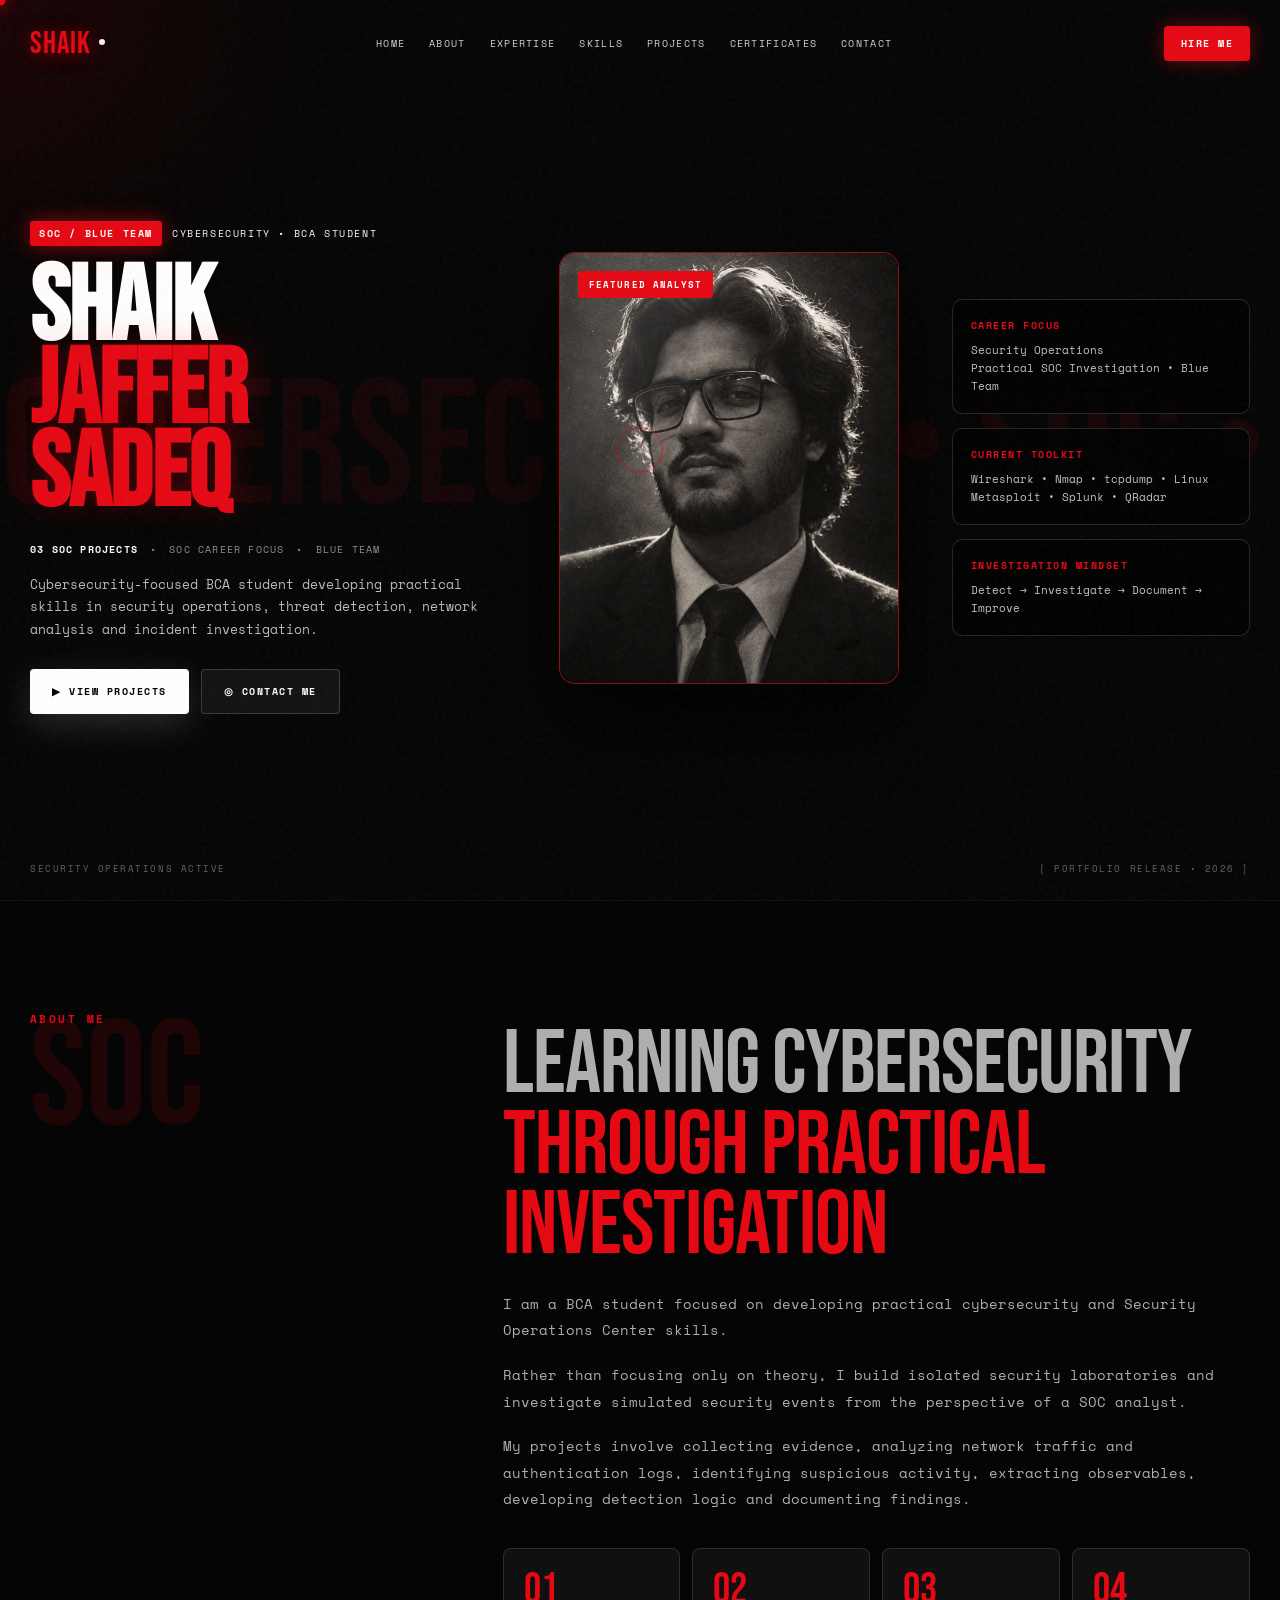
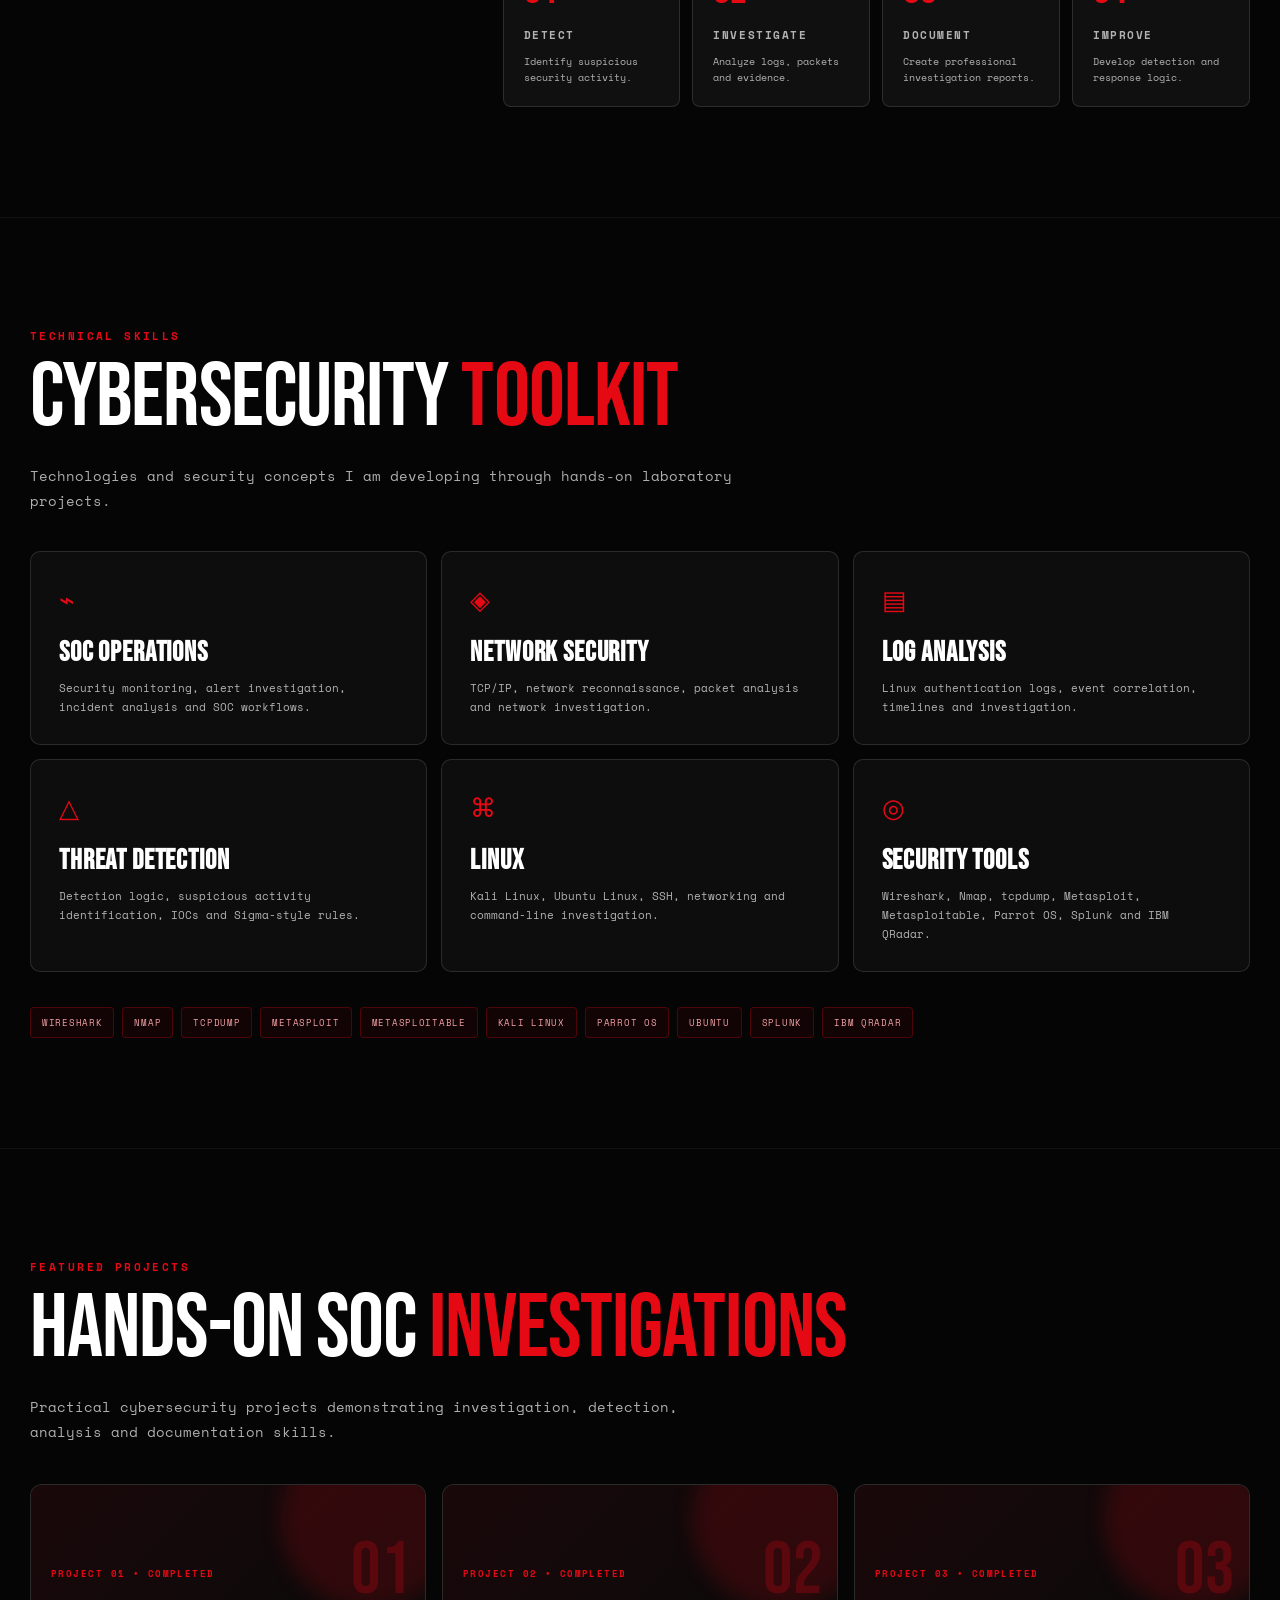
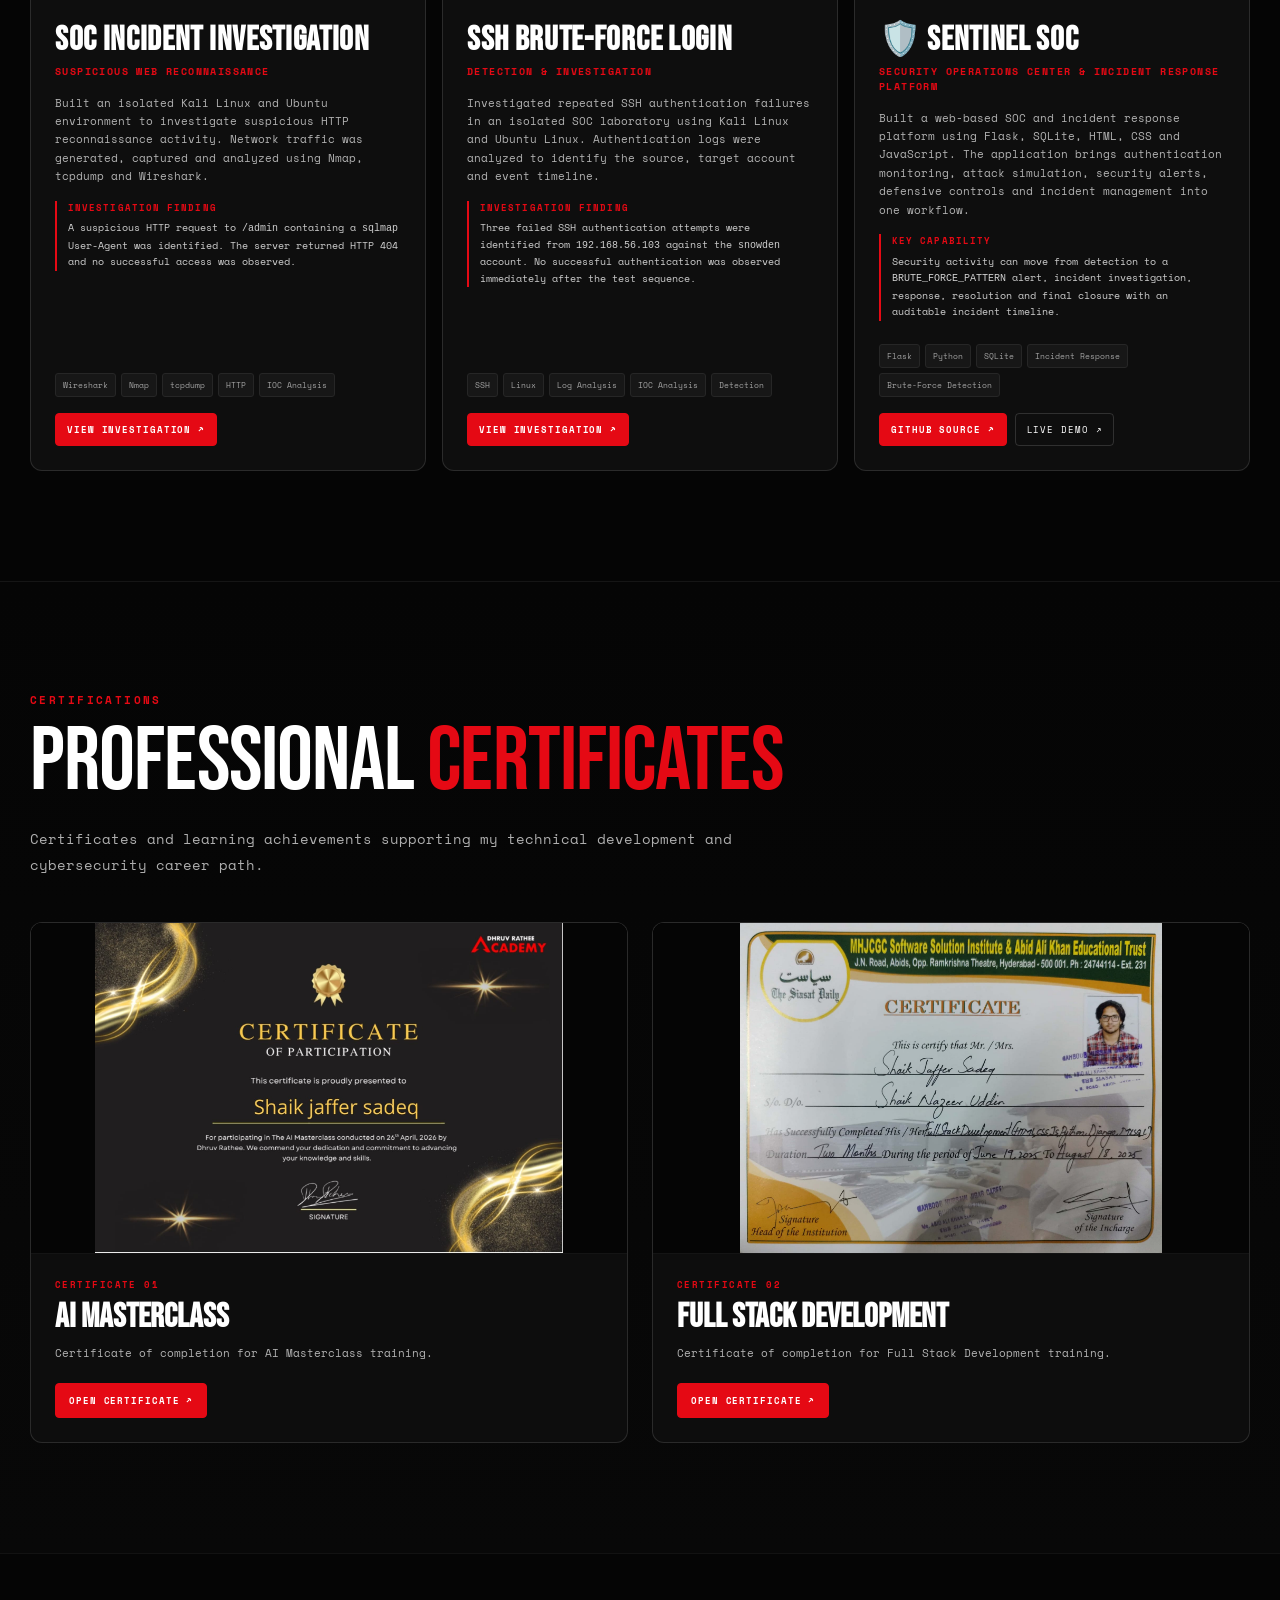
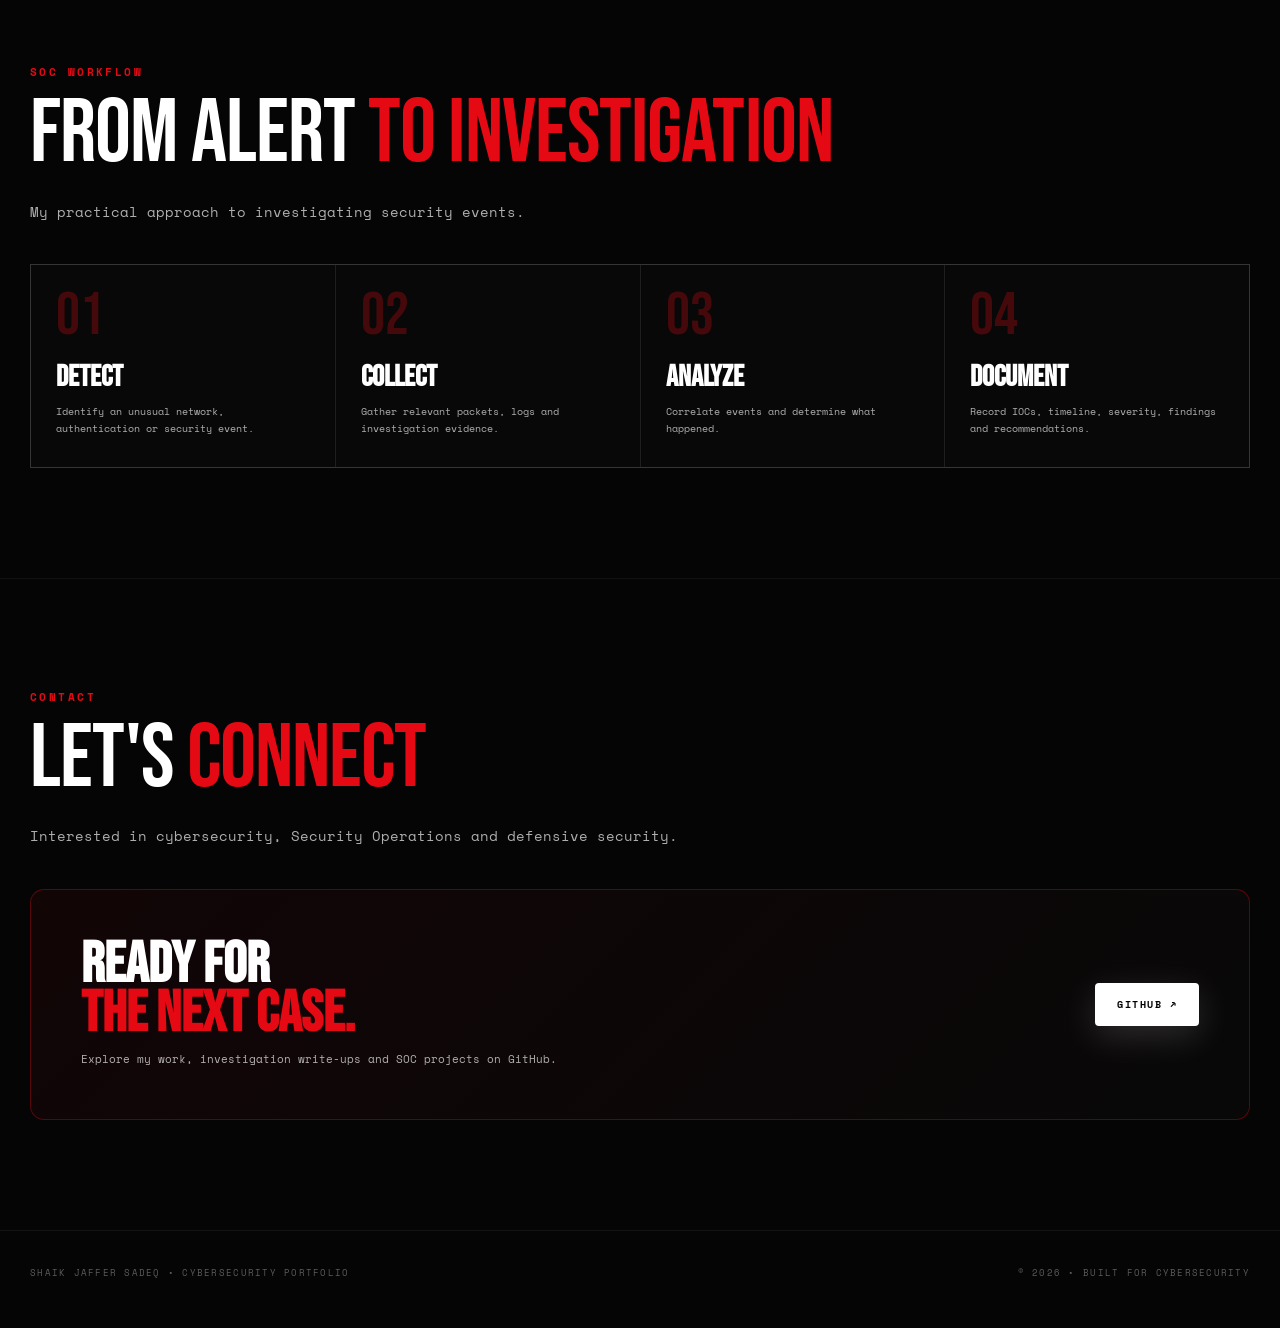
==== index.html @ 410835dd "Update index.html" ====
<!doctype html>
<html lang="en">
<head>
  <meta charset="UTF-8">
  <meta name="viewport" content="width=device-width, initial-scale=1.0">
  <meta name="description" content="Shaik Jaffer Sadeq — Cybersecurity and SOC Analyst Portfolio">
  <title>Shaik Jaffer Sadeq — Cybersecurity Portfolio</title>
  <link rel="preconnect" href="https://fonts.googleapis.com">
  <link rel="preconnect" href="https://fonts.gstatic.com" crossorigin>
  <link href="https://fonts.googleapis.com/css2?family=Bebas+Neue&family=Space+Mono:wght@400;700&display=swap" rel="stylesheet">
  <link rel="stylesheet" href="style.css">
</head>

<body class="loading">

<div id="preloader">
  <div class="loader-content">
    <div class="loader-dot"></div>
    <div class="loader-title">SHAIK</div>
  </div>
</div>

<div id="spotlight"></div>
<div id="cursor-dot"></div>
<div id="cursor-ring"></div>

<section id="home">

  <nav class="nav">
    <div class="wrap nav-inner">
      <a class="brand" href="#home">SHAIK<span></span></a>

      <div class="nav-links">
        <a href="#home">Home</a>
        <a href="#about">About</a>
        <a href="#expertise">Expertise</a>
        <a href="#skills">Skills</a>
        <a href="#projects">Projects</a>
        <a href="#certificates">Certificates</a>
        <a href="#contact">Contact</a>
      </div>

      <a class="nav-cta" href="#contact">Hire Me</a>
    </div>
  </nav>

  <div class="hero-marquee">
    <div class="marquee-track">
      <span>CYBERSECURITY • SOC • BLUE TEAM • </span>
      <span>CYBERSECURITY • SOC • BLUE TEAM • </span>
    </div>
  </div>

  <div class="wrap hero-inner">

    <div class="hero-left">
      <div class="status-line">
        <span class="badge">SOC / BLUE TEAM</span>
        <span>CYBERSECURITY • BCA STUDENT</span>
      </div>

      <h1 class="hero-name">
        SHAIK<br>
        <span class="accent">JAFFER<br>SADEQ</span>
      </h1>

      <div class="hero-meta">
        <b>03 SOC PROJECTS</b>
        <span>•</span>
        <span>SOC CAREER FOCUS</span>
        <span>•</span>
        <span>BLUE TEAM</span>
      </div>

      <p class="hero-copy">
        Cybersecurity-focused BCA student developing practical skills in security operations,
        threat detection, network analysis and incident investigation.
      </p>

      <div class="hero-buttons">
        <a class="btn btn-primary" href="#projects">▶ View Projects</a>
        <a class="btn btn-dark" href="#contact">◎ Contact Me</a>
      </div>
    </div>

    <div class="portrait-stage">
      <div class="portrait-card" id="portraitCard">
        <div class="portrait-glow"></div>
        <div class="portrait-tag">FEATURED ANALYST</div>
        <img src="assets/profile.png" alt="Shaik Jaffer Sadeq">
      </div>
    </div>

    <div class="specs">
      <div class="spec">
        <h3>Career Focus</h3>
        <p>Security Operations<br>Practical SOC Investigation • Blue Team</p>
      </div>

      <div class="spec">
        <h3>Current Toolkit</h3>
        <p>Wireshark • Nmap • tcpdump • Linux<br>Metasploit • Splunk • QRadar</p>
      </div>

      <div class="spec">
        <h3>Investigation Mindset</h3>
        <p>Detect → Investigate → Document → Improve</p>
      </div>
    </div>

  </div>

  <div class="wrap ticker">
    <span>SECURITY OPERATIONS ACTIVE</span>
    <span>[ PORTFOLIO RELEASE • 2026 ]</span>
  </div>

</section>


<section class="section" id="about">
  <div class="wrap">
    <div class="about-grid reveal">

      <div>
        <div class="eyebrow">About Me</div>
        <div class="about-stamp">SOC</div>
      </div>

      <div class="about-copy">
        <div class="section-title">
          Learning Cybersecurity<br>
          <span class="red">Through Practical Investigation</span>
        </div>

        <p>I am a BCA student focused on developing practical cybersecurity and Security Operations Center skills.</p>

        <p>Rather than focusing only on theory, I build isolated security laboratories and investigate simulated security events from the perspective of a SOC analyst.</p>

        <p>My projects involve collecting evidence, analyzing network traffic and authentication logs, identifying suspicious activity, extracting observables, developing detection logic and documenting findings.</p>

        <div class="mindset">
          <div class="mind-card">
            <div class="mind-num">01</div>
            <h3>Detect</h3>
            <p>Identify suspicious security activity.</p>
          </div>

          <div class="mind-card">
            <div class="mind-num">02</div>
            <h3>Investigate</h3>
            <p>Analyze logs, packets and evidence.</p>
          </div>

          <div class="mind-card">
            <div class="mind-num">03</div>
            <h3>Document</h3>
            <p>Create professional investigation reports.</p>
          </div>

          <div class="mind-card">
            <div class="mind-num">04</div>
            <h3>Improve</h3>
            <p>Develop detection and response logic.</p>
          </div>
        </div>
      </div>

    </div>
  </div>
</section>


<section class="section" id="expertise">
  <div class="wrap">

    <div class="reveal">
      <div class="eyebrow">Technical Skills</div>
      <div class="section-title">Cybersecurity <span class="red">Toolkit</span></div>
      <p class="section-lead">
        Technologies and security concepts I am developing through hands-on laboratory projects.
      </p>
    </div>

    <div class="expertise-grid reveal">

      <div class="expertise-card">
        <div class="icon">⌁</div>
        <h3>SOC Operations</h3>
        <p>Security monitoring, alert investigation, incident analysis and SOC workflows.</p>
      </div>

      <div class="expertise-card">
        <div class="icon">◈</div>
        <h3>Network Security</h3>
        <p>TCP/IP, network reconnaissance, packet analysis and network investigation.</p>
      </div>

      <div class="expertise-card">
        <div class="icon">▤</div>
        <h3>Log Analysis</h3>
        <p>Linux authentication logs, event correlation, timelines and investigation.</p>
      </div>

      <div class="expertise-card">
        <div class="icon">△</div>
        <h3>Threat Detection</h3>
        <p>Detection logic, suspicious activity identification, IOCs and Sigma-style rules.</p>
      </div>

      <div class="expertise-card">
        <div class="icon">⌘</div>
        <h3>Linux</h3>
        <p>Kali Linux, Ubuntu Linux, SSH, networking and command-line investigation.</p>
      </div>

      <div class="expertise-card" id="skills">
        <div class="icon">◎</div>
        <h3>Security Tools</h3>
        <p>Wireshark, Nmap, tcpdump, Metasploit, Metasploitable, Parrot OS, Splunk and IBM QRadar.</p>
      </div>

    </div>

    <div class="tool-strip reveal">
      <span class="chip">Wireshark</span>
      <span class="chip">Nmap</span>
      <span class="chip">tcpdump</span>
      <span class="chip">Metasploit</span>
      <span class="chip">Metasploitable</span>
      <span class="chip">Kali Linux</span>
      <span class="chip">Parrot OS</span>
      <span class="chip">Ubuntu</span>
      <span class="chip">Splunk</span>
      <span class="chip">IBM QRadar</span>
    </div>

  </div>
</section>


<section class="section" id="projects">
  <div class="wrap">

    <div class="reveal">
      <div class="eyebrow">Featured Projects</div>
      <div class="section-title">Hands-On SOC <span class="red">Investigations</span></div>
      <p class="section-lead">
        Practical cybersecurity projects demonstrating investigation, detection, analysis and documentation skills.
      </p>
    </div>

    <div class="project-grid">

      <article class="project reveal">
        <div class="project-top">
          <div class="project-status">PROJECT 01 • COMPLETED</div>
          <div class="project-index">01</div>
        </div>

        <div class="project-body">
          <h3>SOC Incident Investigation</h3>
          <h4>Suspicious Web Reconnaissance</h4>

          <p>
            Built an isolated Kali Linux and Ubuntu environment to investigate suspicious HTTP reconnaissance activity.
            Network traffic was generated, captured and analyzed using Nmap, tcpdump and Wireshark.
          </p>

          <div class="finding">
            <b>Investigation Finding</b>
            A suspicious HTTP request to <code>/admin</code> containing a <code>sqlmap</code> User-Agent was identified.
            The server returned HTTP 404 and no successful access was observed.
          </div>

          <div class="tags">
            <span class="tag">Wireshark</span>
            <span class="tag">Nmap</span>
            <span class="tag">tcpdump</span>
            <span class="tag">HTTP</span>
            <span class="tag">IOC Analysis</span>
          </div>

          <div class="project-actions">
            <a class="small-btn primary"
               href="https://github.com/shaikjaffersadeq/portfolio/tree/main/projects/soc-incident-investigation"
               target="_blank" rel="noopener">
              View Investigation ↗
            </a>
          </div>
        </div>
      </article>


      <article class="project reveal">
        <div class="project-top">
          <div class="project-status">PROJECT 02 • COMPLETED</div>
          <div class="project-index">02</div>
        </div>

        <div class="project-body">
          <h3>SSH Brute-Force Login</h3>
          <h4>Detection & Investigation</h4>

          <p>
            Investigated repeated SSH authentication failures in an isolated SOC laboratory using Kali Linux and Ubuntu Linux.
            Authentication logs were analyzed to identify the source, target account and event timeline.
          </p>

          <div class="finding">
            <b>Investigation Finding</b>
            Three failed SSH authentication attempts were identified from
            <code>192.168.56.103</code> against the <code>snowden</code> account.
            No successful authentication was observed immediately after the test sequence.
          </div>

          <div class="tags">
            <span class="tag">SSH</span>
            <span class="tag">Linux</span>
            <span class="tag">Log Analysis</span>
            <span class="tag">IOC Analysis</span>
            <span class="tag">Detection</span>
          </div>

          <div class="project-actions">
            <a class="small-btn primary"
               href="https://github.com/shaikjaffersadeq/portfolio/tree/main/projects/soc-brute-force-investigation"
               target="_blank" rel="noopener">
              View Investigation ↗
            </a>
          </div>
        </div>
      </article>


      <article class="project reveal">
        <div class="project-top">
          <div class="project-status">PROJECT 03 • COMPLETED</div>
          <div class="project-index">03</div>
        </div>

        <div class="project-body">
          <h3>🛡️ SENTINEL SOC</h3>
          <h4>Security Operations Center & Incident Response Platform</h4>

          <p>
            Built a web-based SOC and incident response platform using Flask, SQLite, HTML, CSS and JavaScript.
            The application brings authentication monitoring, attack simulation, security alerts, defensive controls
            and incident management into one workflow.
          </p>

          <div class="finding">
            <b>Key Capability</b>
            Security activity can move from detection to a <code>BRUTE_FORCE_PATTERN</code> alert,
            incident investigation, response, resolution and final closure with an auditable incident timeline.
          </div>

          <div class="tags">
            <span class="tag">Flask</span>
            <span class="tag">Python</span>
            <span class="tag">SQLite</span>
            <span class="tag">Incident Response</span>
            <span class="tag">Brute-Force Detection</span>
          </div>

          <div class="project-actions">
            <a class="small-btn primary"
               href="https://github.com/shaikjaffersadeq/portfolio/tree/main/projects/sentinel-soc"
               target="_blank" rel="noopener">
              GitHub Source ↗
            </a>

            <a class="small-btn"
               href="https://sentinel-soc-0nkn.onrender.com/"
               target="_blank" rel="noopener">
              Live Demo ↗
            </a>
          </div>
        </div>
      </article>

    </div>
  </div>
</section>


<section class="section certificates-section" id="certificates">
  <div class="wrap">

    <div class="reveal">
      <div class="eyebrow">Certifications</div>
      <div class="section-title">Professional <span class="red">Certificates</span></div>
      <p class="section-lead">
        Certificates and learning achievements supporting my technical development and cybersecurity career path.
      </p>
    </div>

    <div class="certificate-grid reveal">

      <article class="certificate-card">
        <div class="certificate-image-wrap">
          <img
            src="assets/ai-masterclass-certificate.jpg"
            alt="AI Masterclass Certificate"
            class="certificate-image">
          <div class="certificate-overlay">
            <span>VIEW CERTIFICATE ↗</span>
          </div>
        </div>

        <div class="certificate-content">
          <div class="certificate-number">CERTIFICATE 01</div>
          <h3>AI Masterclass</h3>
          <p>Certificate of completion for AI Masterclass training.</p>

          <a
            href="assets/ai-masterclass-certificate.jpg"
            target="_blank"
            rel="noopener"
            class="certificate-button">
            Open Certificate ↗
          </a>
        </div>
      </article>


      <article class="certificate-card">
        <div class="certificate-image-wrap">
          <img
            src="assets/fullstack-development-certificate.jpg"
            alt="Full Stack Development Certificate"
            class="certificate-image">
          <div class="certificate-overlay">
            <span>VIEW CERTIFICATE ↗</span>
          </div>
        </div>

        <div class="certificate-content">
          <div class="certificate-number">CERTIFICATE 02</div>
          <h3>Full Stack Development</h3>
          <p>Certificate of completion for Full Stack Development training.</p>

          <a
            href="assets/fullstack-development-certificate.jpg"
            target="_blank"
            rel="noopener"
            class="certificate-button">
            Open Certificate ↗
          </a>
        </div>
      </article>

    </div>

  </div>
</section>


<section class="section" id="workflow">
  <div class="wrap">

    <div class="reveal">
      <div class="eyebrow">SOC Workflow</div>
      <div class="section-title">From Alert <span class="red">to Investigation</span></div>
      <p class="section-lead">My practical approach to investigating security events.</p>
    </div>

    <div class="workflow reveal">

      <div class="step">
        <div class="step-num">01</div>
        <h3>Detect</h3>
        <p>Identify an unusual network, authentication or security event.</p>
      </div>

      <div class="step">
        <div class="step-num">02</div>
        <h3>Collect</h3>
        <p>Gather relevant packets, logs and investigation evidence.</p>
      </div>

      <div class="step">
        <div class="step-num">03</div>
        <h3>Analyze</h3>
        <p>Correlate events and determine what happened.</p>
      </div>

      <div class="step">
        <div class="step-num">04</div>
        <h3>Document</h3>
        <p>Record IOCs, timeline, severity, findings and recommendations.</p>
      </div>

    </div>
  </div>
</section>


<section class="section" id="contact">
  <div class="wrap">

    <div class="reveal">
      <div class="eyebrow">Contact</div>
      <div class="section-title">Let's <span class="red">Connect</span></div>
      <p class="section-lead">
        Interested in cybersecurity, Security Operations and defensive security.
      </p>
    </div>

    <div class="contact-box reveal">

      <div>
        <h3>READY FOR<br><span class="red">THE NEXT CASE.</span></h3>
        <p>
          Explore my work, investigation write-ups and SOC projects on GitHub.
        </p>
      </div>

      <a
        class="btn btn-primary"
        href="https://github.com/shaikjaffersadeq"
        target="_blank"
        rel="noopener">
        GitHub ↗
      </a>

    </div>
  </div>
</section>


<footer>
  <div class="wrap footer-inner">
    <span>Shaik Jaffer Sadeq • Cybersecurity Portfolio</span>
    <span>© 2026 • Built for Cybersecurity</span>
  </div>
</footer>


<script>
window.addEventListener("load", () => {
  setTimeout(() => {
    const preloader = document.getElementById("preloader");

    if (preloader) {
      preloader.classList.add("hide");
    }

    document.body.classList.remove("loading");
  }, 1100);
});


const dot = document.getElementById("cursor-dot");
const ring = document.getElementById("cursor-ring");
const spot = document.getElementById("spotlight");
const card = document.getElementById("portraitCard");

let mx = window.innerWidth / 2;
let my = window.innerHeight / 2;
let rx = mx;
let ry = my;

window.addEventListener("mousemove", (e) => {
  mx = e.clientX;
  my = e.clientY;

  if (spot) {
    spot.style.left = mx + "px";
    spot.style.top = my + "px";
  }

  if (dot) {
    dot.style.left = mx + "px";
    dot.style.top = my + "px";
  }
});


function cursorLoop() {
  rx += (mx - rx) * 0.16;
  ry += (my - ry) * 0.16;

  if (ring) {
    ring.style.left = rx + "px";
    ring.style.top = ry + "px";
  }

  requestAnimationFrame(cursorLoop);
}

cursorLoop();


document
  .querySelectorAll("a,button,.project,.mind-card,.expertise-card,.certificate-card")
  .forEach((el) => {

    el.addEventListener("mouseenter", () => {
      if (ring) {
        ring.style.width = "62px";
        ring.style.height = "62px";
        ring.style.borderColor = "rgba(229,9,20,.95)";
      }
    });

    el.addEventListener("mouseleave", () => {
      if (ring) {
        ring.style.width = "46px";
        ring.style.height = "46px";
        ring.style.borderColor = "rgba(229,9,20,.65)";
      }
    });

  });


const home = document.getElementById("home");

if (home && card) {

  home.addEventListener("mousemove", (e) => {

    if (window.innerWidth < 900) {
      return;
    }

    const rect = card.getBoundingClientRect();

    const x =
      (e.clientX - (rect.left + rect.width / 2)) /
      (rect.width / 2);

    const y =
      (e.clientY - (rect.top + rect.height / 2)) /
      (rect.height / 2);

    card.style.transform =
      `rotateY(${x * 10}deg) rotateX(${-y * 10}deg)`;

  });


  home.addEventListener("mouseleave", () => {
    card.style.transform =
      "rotateY(0deg) rotateX(0deg)";
  });

}


const observer = new IntersectionObserver(
  (entries) => {

    entries.forEach((entry) => {

      if (entry.isIntersecting) {
        entry.target.classList.add("show");
      }

    });

  },
  {
    threshold: 0.12
  }
);


document
  .querySelectorAll(".reveal")
  .forEach((el) => observer.observe(el));


document
  .querySelectorAll(".nav-links a")
  .forEach((a) => {

    a.addEventListener("click", () => {
      window.scrollBy(0, 0);
    });

  });

</script>

</body>
</html>
---- style.css ----
/* =========================================================
   SHAIK JAFFER SADEQ
   CYBERSECURITY PORTFOLIO
========================================================= */

:root {
    --black: #050505;
    --black2: #0a0a0a;
    --panel: #141414;
    --red: #E50914;
    --red2: #b20710;
    --white: #ffffff;
    --muted: rgba(255,255,255,.68);
    --line: rgba(255,255,255,.12);

    --mono:
        "Space Mono",
        ui-monospace,
        SFMono-Regular,
        Menlo,
        Consolas,
        monospace;

    --display:
        "Bebas Neue",
        Impact,
        "Arial Narrow",
        sans-serif;
}


/* ================= RESET ================= */

* {
    box-sizing: border-box;
}

html {
    scroll-behavior: smooth;
}

body {
    margin: 0;
    background: var(--black);
    color: #fff;
    font-family: var(--mono);
    overflow-x: hidden;
}

body.loading {
    overflow: hidden;
}

a {
    color: inherit;
    text-decoration: none;
}

button {
    font: inherit;
}

::selection {
    background: var(--red);
    color: #fff;
}

::-webkit-scrollbar {
    width: 7px;
}

::-webkit-scrollbar-track {
    background: #050505;
}

::-webkit-scrollbar-thumb {
    background: #333;
}

::-webkit-scrollbar-thumb:hover {
    background: var(--red);
}


/* ================= GRAIN ================= */

body::before {
    content: "";
    position: fixed;
    inset: 0;
    z-index: 9990;
    pointer-events: none;
    opacity: .035;

    background-image:
        url("data:image/svg+xml,%3Csvg viewBox='0 0 220 220' xmlns='http://www.w3.org/2000/svg'%3E%3Cfilter id='n'%3E%3CfeTurbulence type='fractalNoise' baseFrequency='.9' numOctaves='4' stitchTiles='stitch'/%3E%3C/filter%3E%3Crect width='100%25' height='100%25' filter='url(%23n)'/%3E%3C/svg%3E");
}


/* ================= PRELOADER ================= */

#preloader {
    position: fixed;
    inset: 0;
    background: var(--black);
    z-index: 10000;

    display: grid;
    place-items: center;

    transition:
        opacity .55s ease,
        visibility .55s ease;
}

#preloader.hide {
    opacity: 0;
    visibility: hidden;
}

.loader-content {
    text-align: center;
    transform: scale(.96);
    animation: loaderIn .8s ease forwards;
}

.loader-dot {
    width: 10px;
    height: 10px;
    background: var(--red);
    border-radius: 50%;
    margin: 0 auto 18px;

    box-shadow:
        0 0 20px rgba(229,9,20,.8);

    animation: ping 1s infinite;
}

.loader-title {
    font-family: var(--display);
    font-size: clamp(34px,5vw,56px);
    letter-spacing: .3em;
    margin-left: .3em;
}

@keyframes loaderIn {
    to {
        opacity: 1;
        transform: scale(1);
    }
}

@keyframes ping {
    50% {
        transform: scale(1.7);
        opacity: .45;
    }
}


/* ================= CURSOR ================= */

#cursor-dot,
#cursor-ring,
#spotlight {
    position: fixed;
    pointer-events: none;
    z-index: 9998;
}

#cursor-dot {
    width: 11px;
    height: 11px;
    border-radius: 50%;
    background: var(--red);
    box-shadow: 0 0 15px var(--red);
    transform: translate(-50%,-50%);
}

#cursor-ring {
    width: 46px;
    height: 46px;
    border: 1px solid rgba(229,9,20,.65);
    border-radius: 50%;
    transform: translate(-50%,-50%);
    transition:
        width .2s,
        height .2s,
        border-color .2s;
}

#spotlight {
    width: 650px;
    height: 650px;
    border-radius: 50%;

    background:
        radial-gradient(
            circle,
            rgba(229,9,20,.20),
            rgba(229,9,20,.055) 43%,
            transparent 72%
        );

    filter: blur(80px);
    transform: translate(-50%,-50%);
    opacity: .7;
}


/* ================= SHARED ================= */

.wrap {
    width: min(1220px,calc(100% - 48px));
    margin: auto;
}

.section {
    position: relative;
    padding: 110px 0;
    border-top: 1px solid rgba(255,255,255,.05);
}

.eyebrow {
    font-size: 11px;
    letter-spacing: .22em;
    text-transform: uppercase;
    color: var(--red);
    font-weight: 700;
}

.section-title {
    font-family: var(--display);
    font-size: clamp(48px,7vw,92px);
    line-height: .9;
    letter-spacing: -.01em;
    margin: 14px 0 24px;
    text-transform: uppercase;
}

.section-lead {
    max-width: 720px;
    color: var(--muted);
    line-height: 1.8;
    font-size: 14px;
}

.red {
    color: var(--red);
}


/* ================= NAV ================= */

.nav {
    position: absolute;
    top: 0;
    left: 0;
    width: 100%;
    z-index: 50;
    padding: 25px 0;
}

.nav-inner {
    display: flex;
    align-items: center;
    justify-content: space-between;
}

.brand {
    font-family: var(--display);
    font-size: 31px;
    letter-spacing: .03em;
    color: var(--red);

    text-shadow:
        0 2px 18px rgba(229,9,20,.55);
}

.brand span {
    display: inline-block;
    width: 6px;
    height: 6px;
    border-radius: 50%;
    background: #fff;
    margin-left: 8px;
    vertical-align: middle;
}

.nav-links {
    display: flex;
    gap: 24px;
    font-size: 10px;
    text-transform: uppercase;
    letter-spacing: .13em;
    color: rgba(255,255,255,.82);
}

.nav-links a {
    transition: .25s;
}

.nav-links a:hover {
    color: var(--red);
}

.nav-cta {
    padding: 10px 17px;
    background: var(--red);
    border-radius: 4px;
    font-size: 10px;
    font-weight: 700;
    letter-spacing: .15em;
    text-transform: uppercase;

    box-shadow:
        0 0 20px rgba(229,9,20,.45);

    transition: .25s;
}

.nav-cta:hover {
    background: var(--red2);
    transform: translateY(-2px);
}


/* ================= HERO ================= */

#home {
    height: 100vh;
    min-height: 720px;

    background:
        linear-gradient(
            to top,
            #050505 0%,
            rgba(5,5,5,.92) 55%,
            #050505 100%
        );

    position: relative;
    overflow: hidden;
}

.hero-marquee {
    position: absolute;
    inset: 0;
    display: flex;
    align-items: center;
    overflow: hidden;
    opacity: .075;
    pointer-events: none;
}

.marquee-track {
    display: flex;
    width: max-content;
    animation: marquee 36s linear infinite;
    white-space: nowrap;
}

.marquee-track span {
    font-family: var(--display);
    font-size: 14vw;
    line-height: .8;
    color: var(--red);
    margin-right: 55px;
}

@keyframes marquee {
    to {
        transform: translateX(-50%);
    }
}

.hero-inner {
    height: 100%;

    display: grid;
    grid-template-columns: 1.15fr .9fr .72fr;
    gap: 36px;

    align-items: center;

    padding-top: 70px;
    padding-bottom: 35px;

    position: relative;
    z-index: 10;
}

.hero-left {
    align-self: center;
}

.status-line {
    display: flex;
    align-items: center;
    gap: 10px;

    font-size: 10px;
    text-transform: uppercase;
    letter-spacing: .16em;

    margin-bottom: 22px;
}

.badge {
    background: var(--red);
    padding: 5px 9px;
    border-radius: 3px;
    font-weight: 700;

    box-shadow:
        0 0 20px rgba(229,9,20,.55);
}

.hero-name {
    font-family: var(--display);
    font-size: clamp(72px,8.2vw,132px);
    line-height: .79;
    letter-spacing: -.01em;
    margin: 0;
    text-transform: uppercase;
}

.hero-name .accent {
    color: var(--red);

    text-shadow:
        0 0 35px rgba(229,9,20,.25);
}

.hero-meta {
    display: flex;
    gap: 12px;
    align-items: center;
    flex-wrap: wrap;

    color: rgba(255,255,255,.55);

    font-size: 10px;
    letter-spacing: .12em;
    text-transform: uppercase;

    margin: 25px 0 16px;
}

.hero-meta b {
    color: #fff;
}

.hero-copy {
    max-width: 520px;

    color: rgba(255,255,255,.73);

    font-size: 13px;
    line-height: 1.75;

    margin: 0;
}

.hero-buttons {
    display: flex;
    gap: 12px;
    margin-top: 28px;
    flex-wrap: wrap;
}

.btn {
    display: inline-flex;
    align-items: center;
    gap: 9px;

    padding: 14px 22px;

    border-radius: 4px;

    font-size: 10px;
    font-weight: 700;

    text-transform: uppercase;
    letter-spacing: .15em;

    transition: .25s;
}

.btn-primary {
    background: #fff;
    color: #000;

    box-shadow:
        0 10px 35px rgba(255,255,255,.15);
}

.btn-primary:hover {
    background: var(--red);
    color: #fff;
    transform: scale(1.03);
}

.btn-dark {
    background: rgba(20,20,20,.9);
    border: 1px solid rgba(255,255,255,.17);
}

.btn-dark:hover {
    background: #222;
}


/* ================= FEATURED ANALYST IMAGE ================= */

.portrait-stage {
    display: flex;
    justify-content: center;
    perspective: 1200px;
}

.portrait-card {
    width: min(340px,100%);

    /*
       IMPORTANT:
       No padding here.
       This makes the photo touch the inside edge of
       the red frame correctly.
    */
    padding: 0;

    background: rgba(20,20,20,.9);

    border: 1px solid rgba(229,9,20,.60);

    border-radius: 16px;

    position: relative;
    overflow: hidden;

    transform-style: preserve-3d;

    box-shadow:
        0 40px 80px rgba(0,0,0,.95);

    transition: transform .18s ease;
}

.portrait-card::before {
    content: "";
    position: absolute;

    inset: -30%;

    background:
        linear-gradient(
            120deg,
            transparent 35%,
            rgba(255,255,255,.12) 50%,
            transparent 65%
        );

    transform: translateX(-35%);

    transition: transform .5s;

    z-index: 3;
    pointer-events: none;
}

.portrait-card:hover::before {
    transform: translateX(35%);
}

.portrait-glow {
    position: absolute;

    inset: -18px;

    border-radius: 28px;

    background:
        linear-gradient(
            90deg,
            rgba(229,9,20,.72),
            rgba(190,20,40,.25),
            rgba(100,30,80,.1)
        );

    filter: blur(32px);

    z-index: -1;

    animation:
        pulseGlow 2.6s ease-in-out infinite;
}

@keyframes pulseGlow {
    50% {
        opacity: .72;
        transform: scale(1.03);
    }
}

.portrait-tag {
    position: absolute;

    top: 18px;
    left: 18px;

    z-index: 5;

    background: var(--red);

    padding: 7px 11px;

    border-radius: 3px;

    font-size: 9px;
    font-weight: 700;
    letter-spacing: .12em;
}

.portrait-card img {
    display: block;

    width: 100%;

    /*
       Laptop:
       large enough for the portrait while preserving
       its vertical composition.
    */
    height: 430px;

    object-fit: cover;

    object-position: center top;

    border-radius: 0;

    background: #000;

    filter: none;
}


/* ================= SPECS ================= */

.specs {
    display: flex;
    flex-direction: column;
    gap: 14px;
}

.spec {
    padding: 18px;

    background: rgba(0,0,0,.78);

    border: 1px solid rgba(255,255,255,.14);

    border-radius: 10px;

    backdrop-filter: blur(18px);
}

.spec h3 {
    font-size: 10px;
    color: var(--red);

    text-transform: uppercase;
    letter-spacing: .15em;

    margin: 0 0 8px;
}

.spec p {
    font-size: 11px;
    color: rgba(255,255,255,.76);
    line-height: 1.65;
    margin: 0;
}

.ticker {
    position: absolute;

    left: 0;
    right: 0;
    bottom: 25px;

    z-index: 15;

    display: flex;
    justify-content: space-between;

    color: rgba(255,255,255,.38);

    font-size: 9px;
    letter-spacing: .17em;
    text-transform: uppercase;
}


/* ================= ABOUT ================= */

.about-grid {
    display: grid;

    grid-template-columns: .7fr 1.3fr;

    gap: 70px;

    align-items: start;
}

.about-stamp {
    font-family: var(--display);
    font-size: 150px;
    line-height: .7;
    color: rgba(229,9,20,.12);
    user-select: none;
}

.about-copy {
    font-size: 14px;
    color: var(--muted);
    line-height: 1.9;
}

.about-copy p {
    margin: 0 0 18px;
}

.mindset {
    display: grid;
    grid-template-columns: repeat(4,1fr);
    gap: 12px;
    margin-top: 35px;
}

.mind-card {
    background: #101010;

    border:
        1px solid var(--line);

    border-radius: 8px;

    padding: 20px;

    transition: .25s;
}

.mind-card:hover {
    border-color: rgba(229,9,20,.6);
    transform: translateY(-4px);
}

.mind-num {
    font-family: var(--display);
    font-size: 43px;
    color: var(--red);
    line-height: 1;
}

.mind-card h3 {
    font-size: 11px;
    text-transform: uppercase;
    letter-spacing: .14em;
    margin: 13px 0 8px;
}

.mind-card p {
    font-size: 10px;
    line-height: 1.6;
    color: var(--muted);
    margin: 0;
}


/* ================= EXPERTISE ================= */

.expertise-grid {
    display: grid;
    grid-template-columns: repeat(3,1fr);
    gap: 14px;
    margin-top: 38px;
}

.expertise-card {
    padding: 28px;

    background: #0d0d0d;

    border:
        1px solid var(--line);

    border-radius: 10px;

    min-height: 190px;

    transition: .25s;
}

.expertise-card:hover {
    border-color: rgba(229,9,20,.5);
    transform: translateY(-5px);
}

.icon {
    font-size: 26px;
    color: var(--red);
    margin-bottom: 18px;
}

.expertise-card h3 {
    font-family: var(--display);
    font-size: 28px;
    letter-spacing: .03em;
    margin: 0 0 10px;
}

.expertise-card p {
    font-size: 11px;
    color: var(--muted);
    line-height: 1.7;
    margin: 0;
}

.tool-strip {
    display: flex;
    flex-wrap: wrap;
    gap: 8px;
    margin-top: 35px;
}

.chip {
    padding: 8px 11px;

    border:
        1px solid rgba(229,9,20,.28);

    background:
        rgba(229,9,20,.06);

    border-radius: 4px;

    font-size: 9px;
    color: #f2a1a5;

    letter-spacing: .08em;
    text-transform: uppercase;
}


/* ================= PROJECTS ================= */

.project-grid {
    display: grid;
    grid-template-columns: repeat(3,1fr);
    gap: 16px;
    margin-top: 40px;
}

.project {
    background: #0e0e0e;

    border:
        1px solid var(--line);

    border-radius: 12px;

    overflow: hidden;

    display: flex;
    flex-direction: column;

    min-height: 440px;

    transition: .3s;

    position: relative;
}

.project:hover {
    transform: translateY(-7px);

    border-color:
        rgba(229,9,20,.65);

    box-shadow:
        0 22px 55px rgba(0,0,0,.5);
}

.project-top {
    height: 115px;

    background:
        linear-gradient(
            135deg,
            #1a080a,
            #0a0a0a
        );

    display: flex;
    align-items: flex-end;

    padding: 20px;

    position: relative;
    overflow: hidden;
}

.project-top::after {
    content: "";

    position: absolute;

    right: -35px;
    top: -55px;

    width: 180px;
    height: 180px;

    border-radius: 50%;

    background:
        rgba(229,9,20,.16);

    filter: blur(10px);
}

.project-index {
    font-family: var(--display);

    font-size: 74px;

    line-height: .7;

    color:
        rgba(229,9,20,.24);

    position: absolute;

    right: 14px;
    bottom: 4px;
}

.project-status {
    position: relative;
    z-index: 2;

    font-size: 9px;

    letter-spacing: .16em;

    color: var(--red);

    font-weight: 700;
}

.project-body {
    padding: 24px;

    display: flex;
    flex-direction: column;

    flex: 1;
}

.project h3 {
    font-family: var(--display);

    font-size: 34px;

    line-height: .95;

    margin: 0 0 7px;

    letter-spacing: .02em;
}

.project h4 {
    font-size: 10px;

    color: var(--red);

    text-transform: uppercase;

    letter-spacing: .14em;

    margin: 0 0 15px;
}

.project p {
    font-size: 10.5px;

    color: var(--muted);

    line-height: 1.75;

    margin: 0 0 15px;
}

.finding {
    border-left: 2px solid var(--red);

    padding-left: 11px;

    color: rgba(255,255,255,.8);

    font-size: 10px;

    line-height: 1.65;

    margin-bottom: 15px;
}

.finding b {
    display: block;

    color: var(--red);

    font-size: 9px;

    text-transform: uppercase;

    letter-spacing: .12em;

    margin-bottom: 5px;
}

.tags {
    display: flex;

    flex-wrap: wrap;

    gap: 5px;

    margin-top: auto;

    padding-top: 8px;
}

.tag {
    font-size: 8px;

    padding: 5px 7px;

    background: #171717;

    border: 1px solid #262626;

    color: rgba(255,255,255,.6);

    border-radius: 3px;
}

.project-actions {
    display: flex;
    gap: 8px;
    margin-top: 16px;
}

.small-btn {
    font-size: 9px;

    letter-spacing: .1em;

    text-transform: uppercase;

    padding: 9px 11px;

    border:
        1px solid rgba(255,255,255,.14);

    border-radius: 4px;
}

.small-btn.primary {
    background: var(--red);
    border-color: var(--red);
    font-weight: 700;
}

.small-btn:hover {
    border-color: var(--red);
}


/* ================= CERTIFICATES ================= */

.certificates-section {
    background:
        linear-gradient(
            180deg,
            #050505 0%,
            #080808 100%
        );
}

.certificate-grid {
    display: grid;

    grid-template-columns:
        repeat(2,1fr);

    gap: 24px;

    margin-top: 45px;
}

.certificate-card {
    background: #0d0d0d;

    border:
        1px solid var(--line);

    border-radius: 12px;

    overflow: hidden;

    transition:
        transform .3s ease,
        border-color .3s ease,
        box-shadow .3s ease;
}

.certificate-card:hover {
    transform: translateY(-6px);

    border-color:
        rgba(229,9,20,.65);

    box-shadow:
        0 25px 60px rgba(0,0,0,.5);
}

.certificate-image-wrap {
    position: relative;

    width: 100%;

    background: #000;

    overflow: hidden;

    border-bottom:
        1px solid rgba(255,255,255,.08);
}

.certificate-image {
    display: block;

    width: 100%;

    height: 330px;

    object-fit: contain;

    background: #050505;

    transition:
        transform .4s ease;
}

.certificate-card:hover .certificate-image {
    transform: scale(1.025);
}

.certificate-overlay {
    position: absolute;

    inset: 0;

    display: flex;

    align-items: center;

    justify-content: center;

    background:
        rgba(229,9,20,.16);

    opacity: 0;

    transition:
        opacity .3s ease;
}

.certificate-card:hover .certificate-overlay {
    opacity: 1;
}

.certificate-overlay span {
    padding: 11px 16px;

    background:
        rgba(229,9,20,.92);

    border-radius: 4px;

    font-size: 9px;

    font-weight: 700;

    letter-spacing: .13em;
}

.certificate-content {
    padding: 24px;
}

.certificate-number {
    font-size: 9px;

    color: var(--red);

    letter-spacing: .16em;

    margin-bottom: 10px;

    font-weight: 700;
}

.certificate-content h3 {
    font-family: var(--display);

    font-size: 34px;

    line-height: .95;

    margin: 0 0 12px;

    text-transform: uppercase;
}

.certificate-content p {
    color: var(--muted);

    font-size: 10.5px;

    line-height: 1.7;

    margin: 0 0 20px;
}

.certificate-button {
    display: inline-flex;

    align-items: center;

    padding: 10px 13px;

    background: var(--red);

    border: 1px solid var(--red);

    border-radius: 4px;

    font-size: 9px;

    font-weight: 700;

    letter-spacing: .1em;

    text-transform: uppercase;

    transition: .25s;
}

.certificate-button:hover {
    background: transparent;
    color: var(--red);
}


/* ================= WORKFLOW ================= */

.workflow {
    display: grid;

    grid-template-columns:
        repeat(4,1fr);

    gap: 1px;

    background:
        rgba(255,255,255,.1);

    border:
        1px solid rgba(255,255,255,.1);

    margin-top: 40px;
}

.step {
    background: #080808;

    padding: 30px 25px;

    position: relative;
}

.step-num {
    font-family: var(--display);

    font-size: 60px;

    color:
        rgba(229,9,20,.28);

    line-height: .7;
}

.step h3 {
    font-family: var(--display);

    font-size: 30px;

    margin: 22px 0 8px;
}

.step p {
    font-size: 10px;

    color: var(--muted);

    line-height: 1.7;

    margin: 0;
}


/* ================= CONTACT ================= */

.contact-box {
    margin-top: 40px;

    padding: 50px;

    background:
        linear-gradient(
            135deg,
            #120506,
            #080808
        );

    border:
        1px solid rgba(229,9,20,.35);

    border-radius: 14px;

    display: flex;

    align-items: center;

    justify-content: space-between;

    gap: 30px;
}

.contact-box h3 {
    font-family: var(--display);

    font-size: 58px;

    line-height: .85;

    margin: 0 0 12px;
}

.contact-box p {
    font-size: 11px;

    color: var(--muted);

    margin: 0;

    line-height: 1.7;
}


/* ================= FOOTER ================= */

footer {
    padding: 35px 0 50px;

    border-top:
        1px solid rgba(255,255,255,.06);

    color:
        rgba(255,255,255,.35);

    font-size: 9px;

    letter-spacing: .14em;

    text-transform: uppercase;
}

.footer-inner {
    display: flex;

    justify-content: space-between;

    gap: 20px;
}


/* ================= REVEAL ================= */

.reveal {
    opacity: 0;

    transform:
        translateY(30px);

    filter:
        blur(5px);

    transition:
        opacity .8s ease,
        transform .8s ease,
        filter .8s ease;
}

.reveal.show {
    opacity: 1;

    transform: none;

    filter: none;
}


/* =========================================================
   RESPONSIVE
========================================================= */

@media (max-width: 1050px) {

    .hero-inner {
        grid-template-columns: 1fr .8fr;
    }

    .specs {
        display: none;
    }

    .hero-name {
        font-size:
            clamp(68px,11vw,112px);
    }

    .nav-links {
        gap: 17px;
    }
}


@media (max-width: 950px) {

    .project-grid {
        grid-template-columns: 1fr;
    }

    .project {
        min-height: 0;
    }

    .certificate-grid {
        grid-template-columns: 1fr;
    }
}


@media (max-width: 800px) {

    #cursor-dot,
    #cursor-ring,
    #spotlight {
        display: none;
    }

    .nav {
        padding: 18px 0;
    }

    .nav-links {
        display: none;
    }

    .brand {
        font-size: 27px;
    }

    .hero-inner {
        grid-template-columns: 1fr;

        padding-top: 105px;
        padding-bottom: 75px;

        gap: 42px;
    }

    .hero-left {
        text-align: center;
    }

    .status-line,
    .hero-meta,
    .hero-buttons {
        justify-content: center;
    }

    .hero-copy {
        margin: auto;
    }

    .portrait-stage {
        order: 2;
    }

    .portrait-card {
        width: 280px;
    }

    .portrait-card img {
        height: 360px;
    }

    .ticker {
        display: none;
    }

    .about-grid {
        grid-template-columns: 1fr;
    }

    .about-stamp {
        display: none;
    }

    .mindset {
        grid-template-columns: 1fr 1fr;
    }

    .expertise-grid {
        grid-template-columns: 1fr;
    }

    .workflow {
        grid-template-columns: 1fr 1fr;
    }
}


@media (max-width: 700px) {

    #home {
        height: auto;
        min-height: 100vh;
    }

    .wrap {
        width:
            min(
                100% - 30px,
                1220px
            );
    }

    .section {
        padding: 75px 0;
    }

    .hero-name {
        font-size: 3rem;
    }

    /*
       Mobile uses the same profile.png.
       Only the card dimensions change.
    */
    .portrait-card {
        width: 270px;
    }

    .portrait-card img {
        height: 350px;
    }

    .mindset {
        grid-template-columns: 1fr;
    }

    .certificate-image {
        height: 260px;
    }

    .contact-box {
        flex-direction: column;
        align-items: flex-start;
    }

    .contact-box h3 {
        font-size: 48px;
    }
}


@media (max-width: 600px) {

    .footer-inner {
        flex-direction: column;
    }

    .certificate-content h3 {
        font-size: 30px;
    }
}


@media (max-width: 500px) {

    .workflow {
        grid-template-columns: 1fr;
    }
}


@media (max-width: 450px) {

    .hero-name {
        font-size: 2.5rem;
    }

    .hero-buttons {
        flex-direction: column;
    }

    .btn {
        justify-content: center;
        width: 100%;
    }

    .portrait-card {
        width: 250px;
    }

    .portrait-card img {
        height: 325px;
    }

    .project-body {
        padding: 20px;
    }

    .certificate-content {
        padding: 20px;
    }

    .certificate-image {
        height: 220px;
    }
}
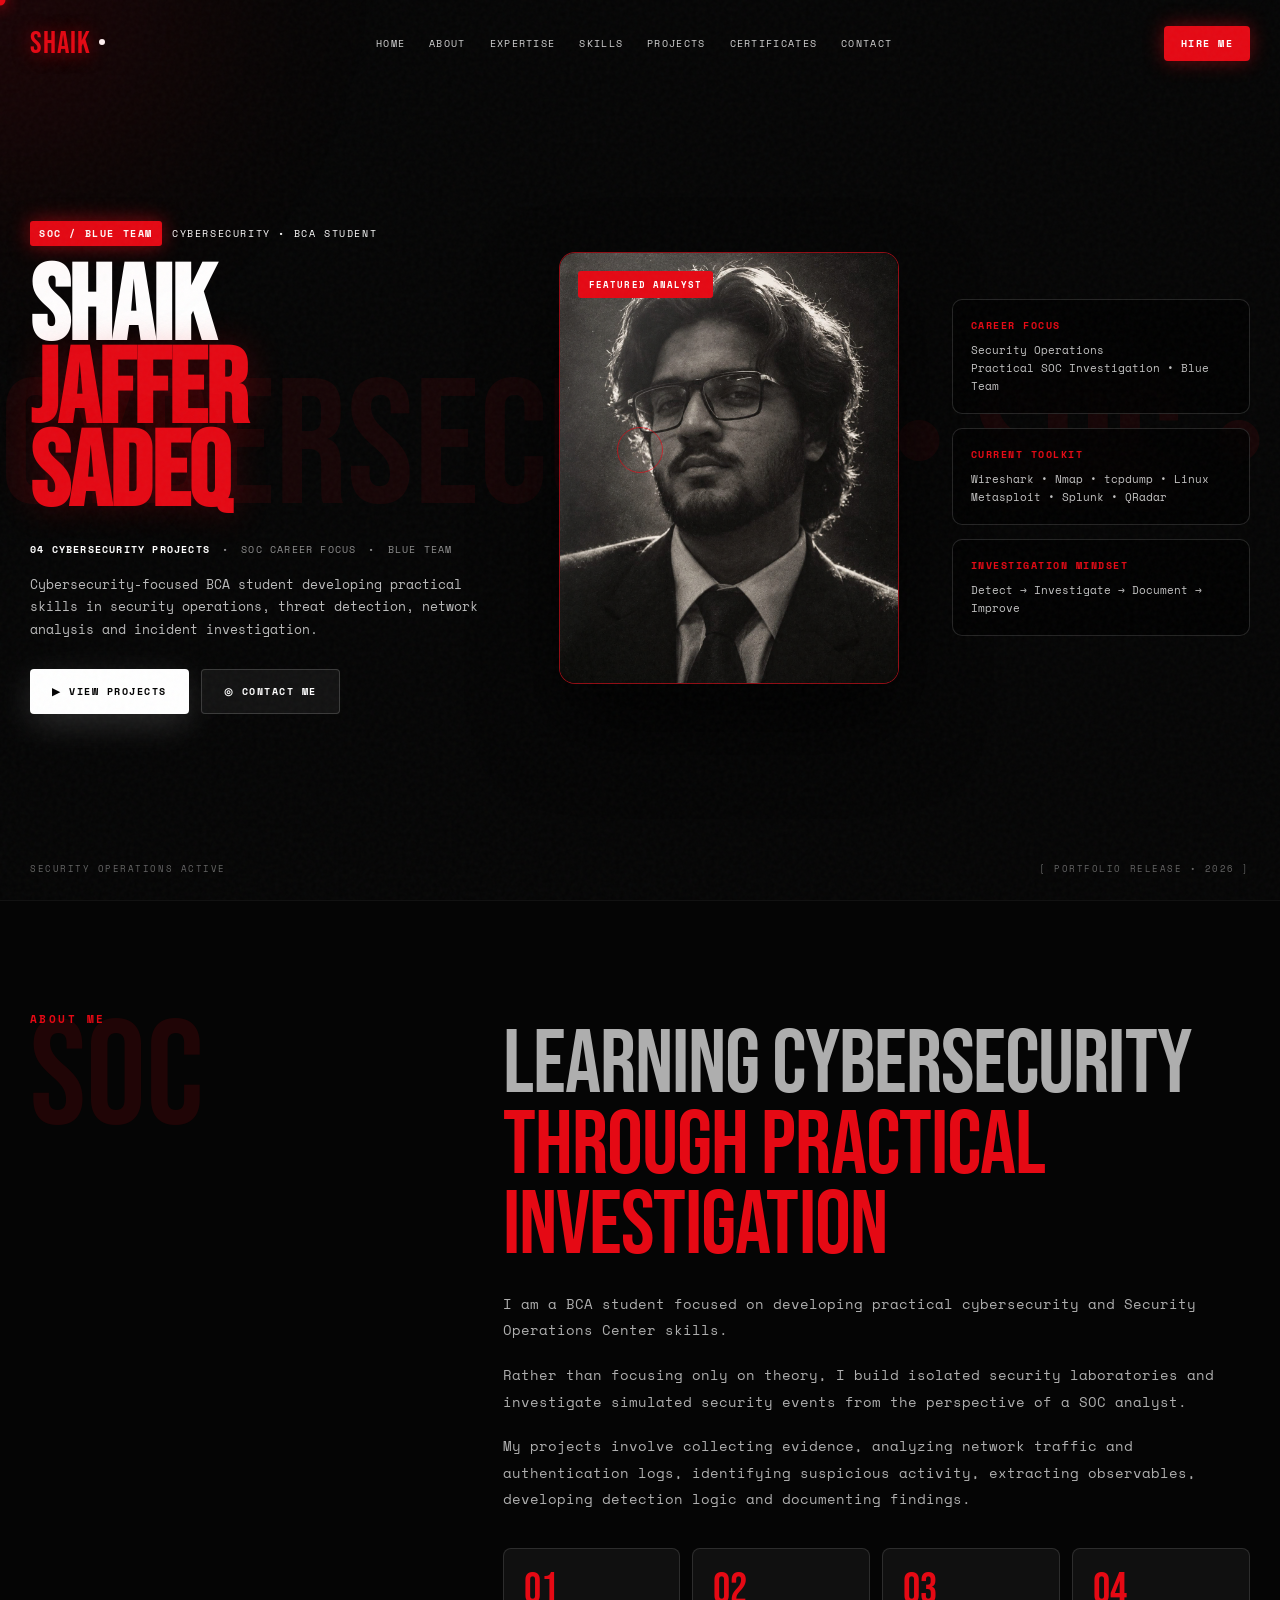
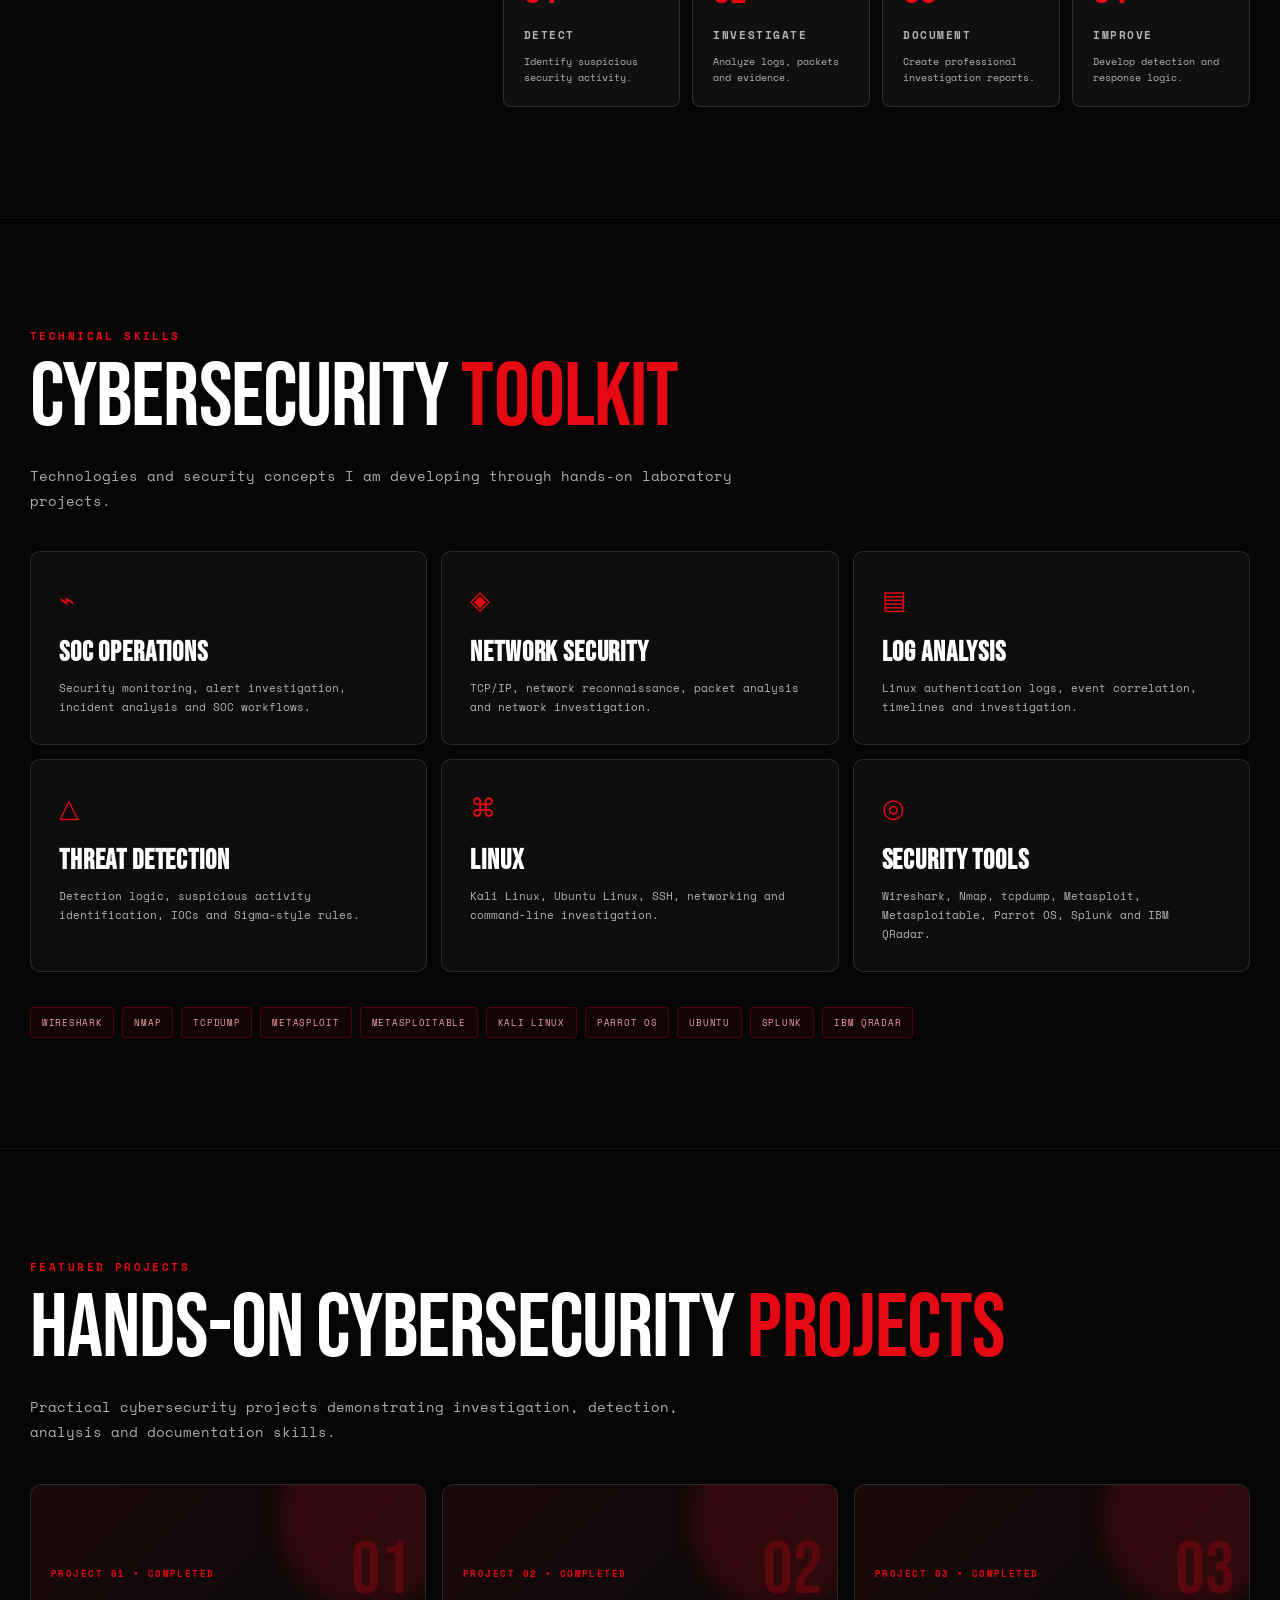
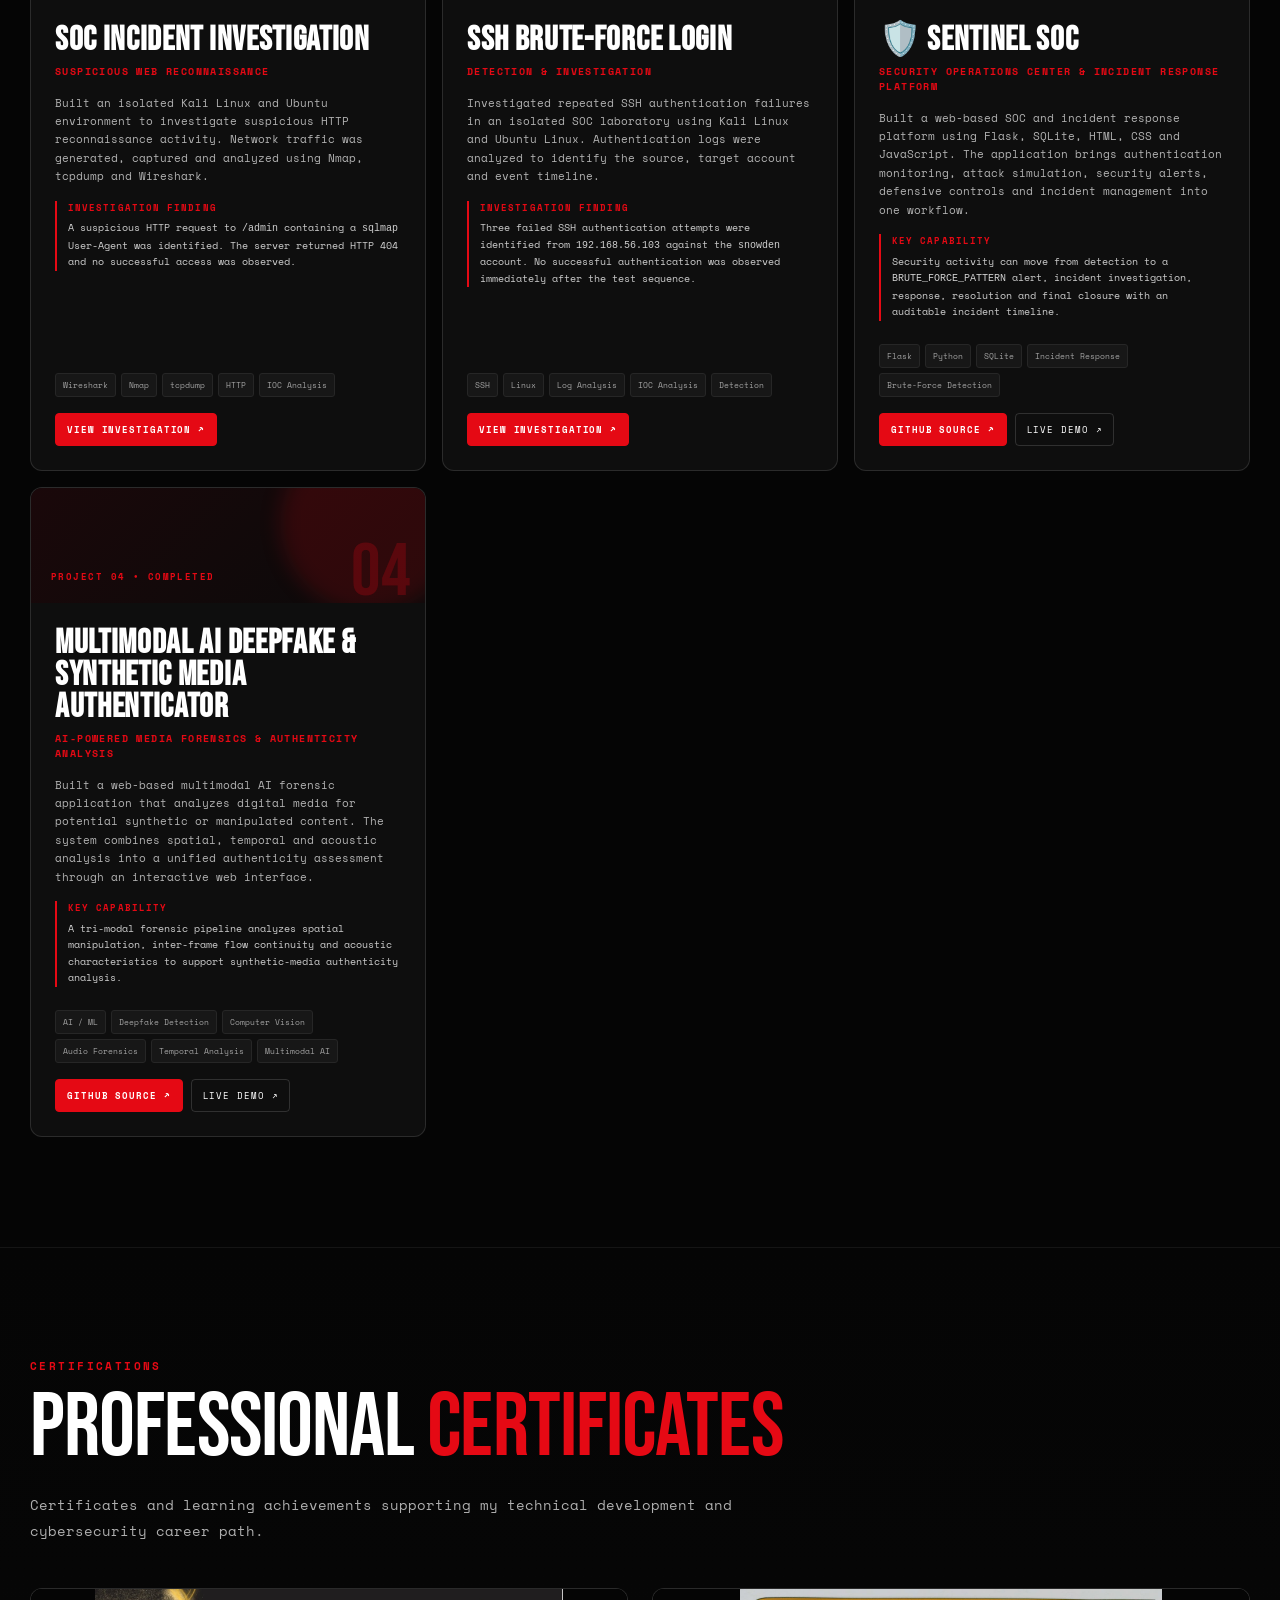
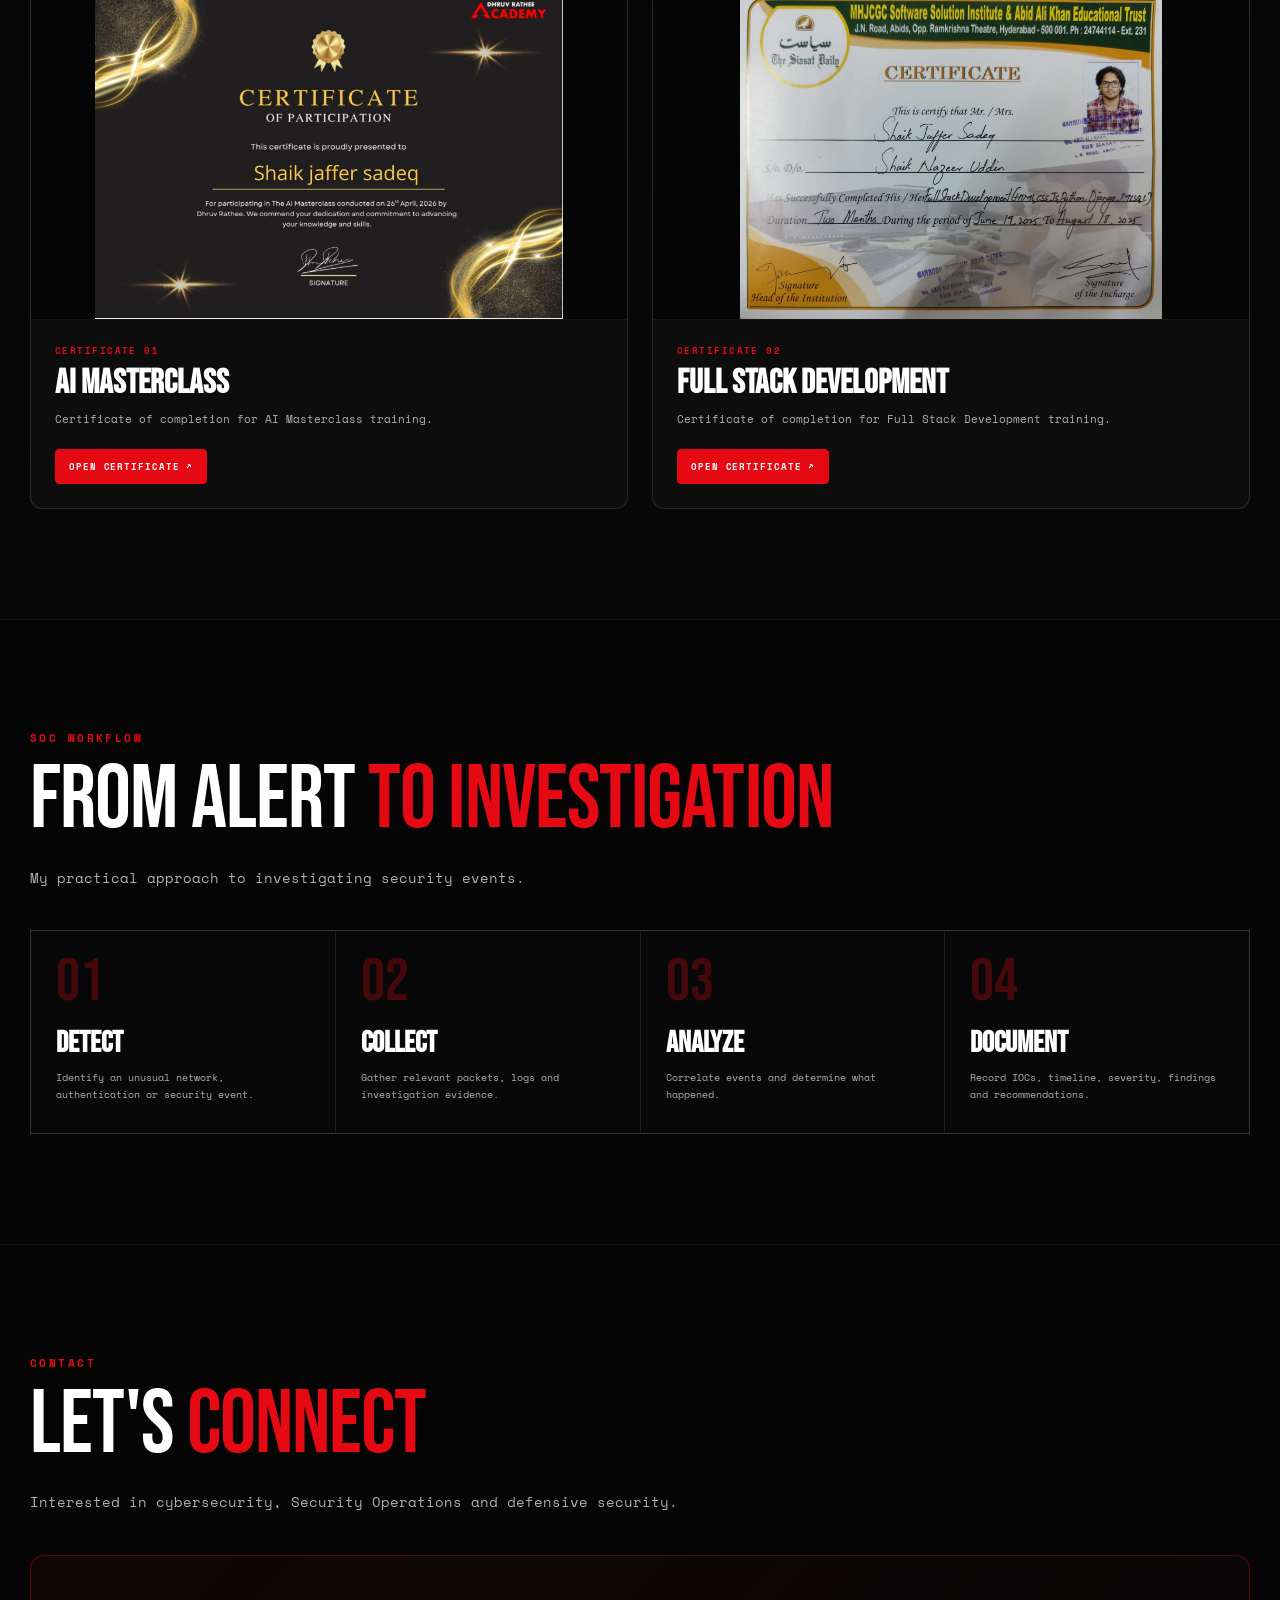
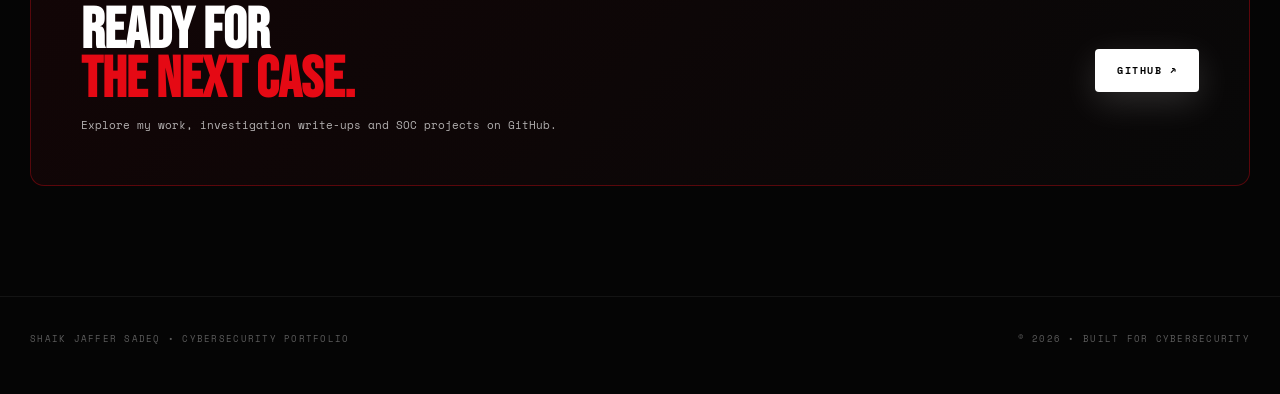
==== commit 2b3a0964: "Update project titles and add new project section" ====
--- a/index.html
+++ b/index.html
@@ -65,7 +65,7 @@
       </h1>
 
       <div class="hero-meta">
-        <b>03 SOC PROJECTS</b>
+        <b>04 CYBERSECURITY PROJECTS</b>
         <span>•</span>
         <span>SOC CAREER FOCUS</span>
         <span>•</span>
@@ -244,7 +244,7 @@
 
     <div class="reveal">
       <div class="eyebrow">Featured Projects</div>
-      <div class="section-title">Hands-On SOC <span class="red">Investigations</span></div>
+      <div class="section-title">Hands-On Cybersecurity <span class="red">Projects</span></div>
       <p class="section-lead">
         Practical cybersecurity projects demonstrating investigation, detection, analysis and documentation skills.
       </p>
@@ -300,7 +300,7 @@
 
         <div class="project-body">
           <h3>SSH Brute-Force Login</h3>
-          <h4>Detection & Investigation</h4>
+          <h4>Detection &amp; Investigation</h4>
 
           <p>
             Investigated repeated SSH authentication failures in an isolated SOC laboratory using Kali Linux and Ubuntu Linux.
@@ -341,7 +341,7 @@
 
         <div class="project-body">
           <h3>🛡️ SENTINEL SOC</h3>
-          <h4>Security Operations Center & Incident Response Platform</h4>
+          <h4>Security Operations Center &amp; Incident Response Platform</h4>
 
           <p>
             Built a web-based SOC and incident response platform using Flask, SQLite, HTML, CSS and JavaScript.
@@ -372,6 +372,54 @@
 
             <a class="small-btn"
                href="https://sentinel-soc-0nkn.onrender.com/"
+               target="_blank" rel="noopener">
+              Live Demo ↗
+            </a>
+          </div>
+        </div>
+      </article>
+
+
+      <article class="project reveal">
+        <div class="project-top">
+          <div class="project-status">PROJECT 04 • COMPLETED</div>
+          <div class="project-index">04</div>
+        </div>
+
+        <div class="project-body">
+          <h3>Multimodal AI Deepfake &amp; Synthetic Media Authenticator</h3>
+          <h4>AI-Powered Media Forensics &amp; Authenticity Analysis</h4>
+
+          <p>
+            Built a web-based multimodal AI forensic application that analyzes digital media for potential
+            synthetic or manipulated content. The system combines spatial, temporal and acoustic analysis
+            into a unified authenticity assessment through an interactive web interface.
+          </p>
+
+          <div class="finding">
+            <b>Key Capability</b>
+            A tri-modal forensic pipeline analyzes spatial manipulation, inter-frame flow continuity and
+            acoustic characteristics to support synthetic-media authenticity analysis.
+          </div>
+
+          <div class="tags">
+            <span class="tag">AI / ML</span>
+            <span class="tag">Deepfake Detection</span>
+            <span class="tag">Computer Vision</span>
+            <span class="tag">Audio Forensics</span>
+            <span class="tag">Temporal Analysis</span>
+            <span class="tag">Multimodal AI</span>
+          </div>
+
+          <div class="project-actions">
+            <a class="small-btn primary"
+               href="https://github.com/shaikjaffersadeq/portfolio/tree/main/projects/AI-Deepfake-Authenticator"
+               target="_blank" rel="noopener">
+              GitHub Source ↗
+            </a>
+
+            <a class="small-btn"
+               href="#"
                target="_blank" rel="noopener">
               Live Demo ↗
             </a>
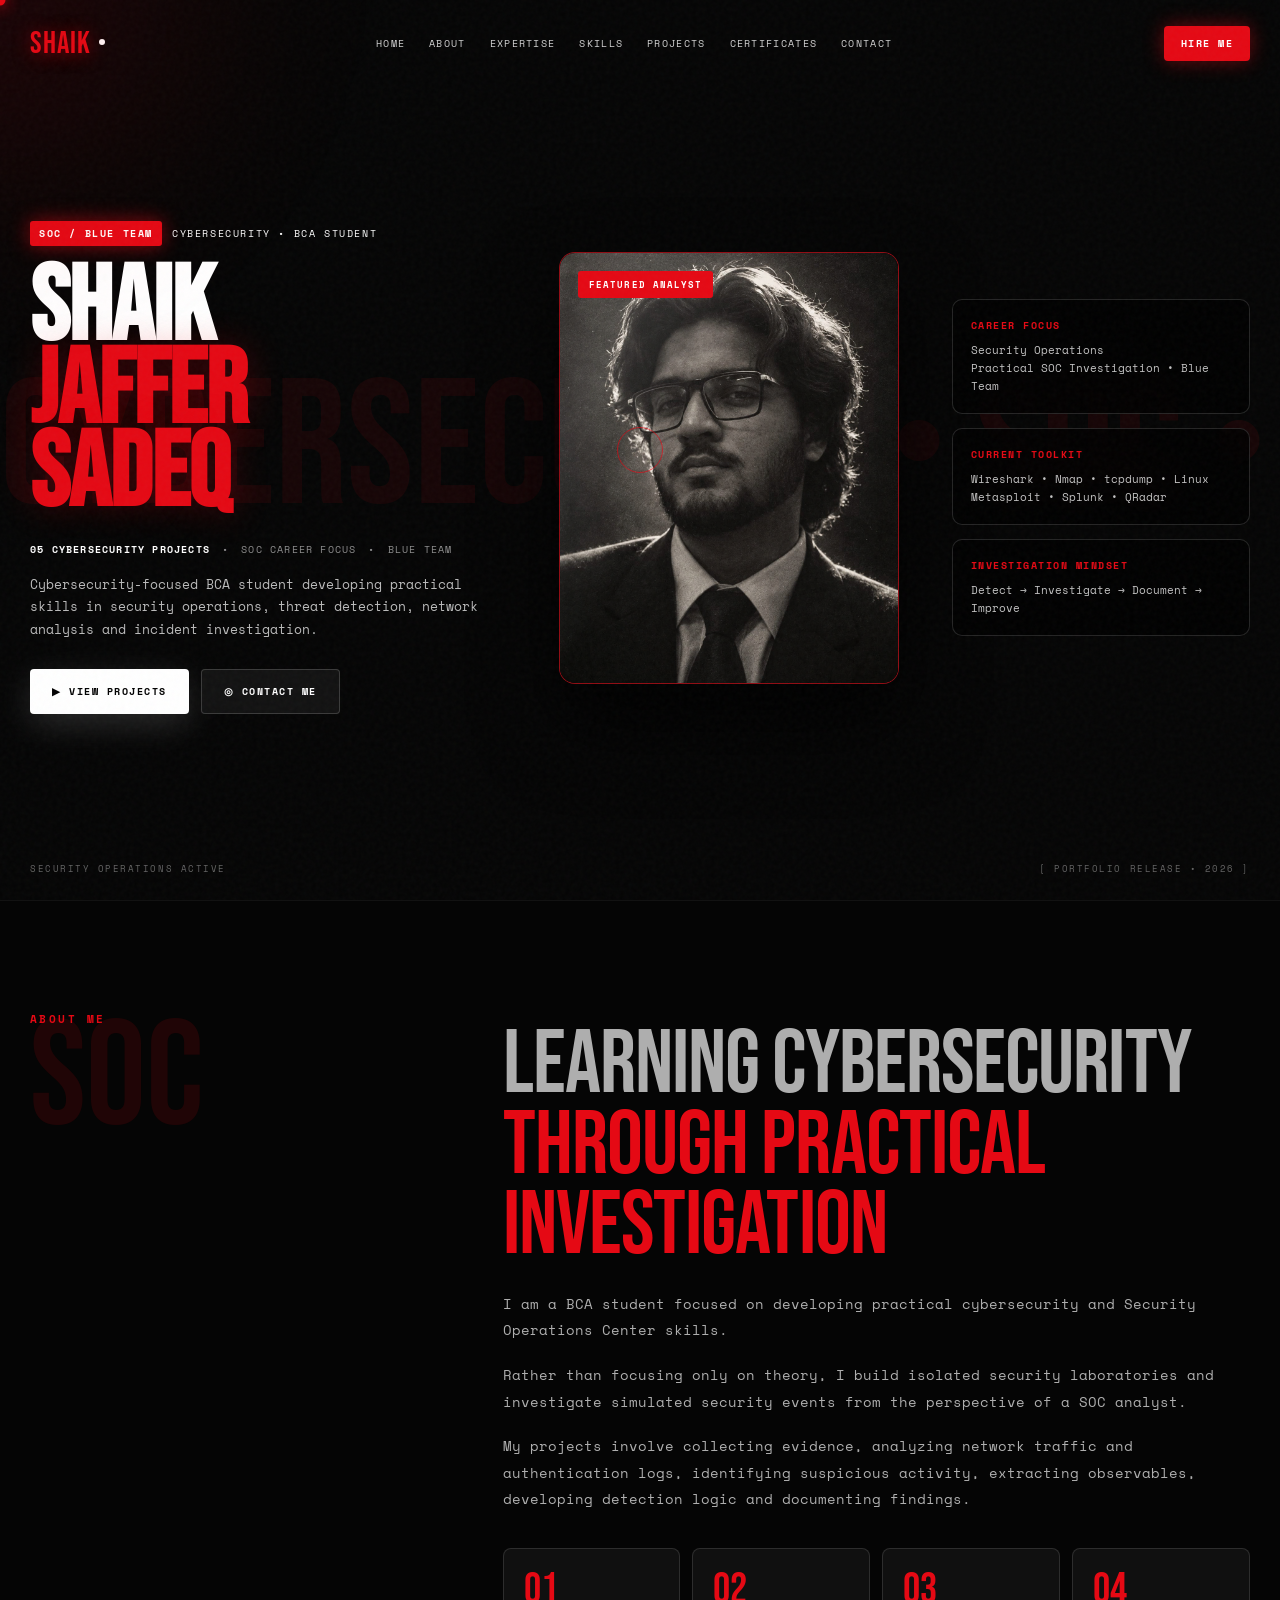
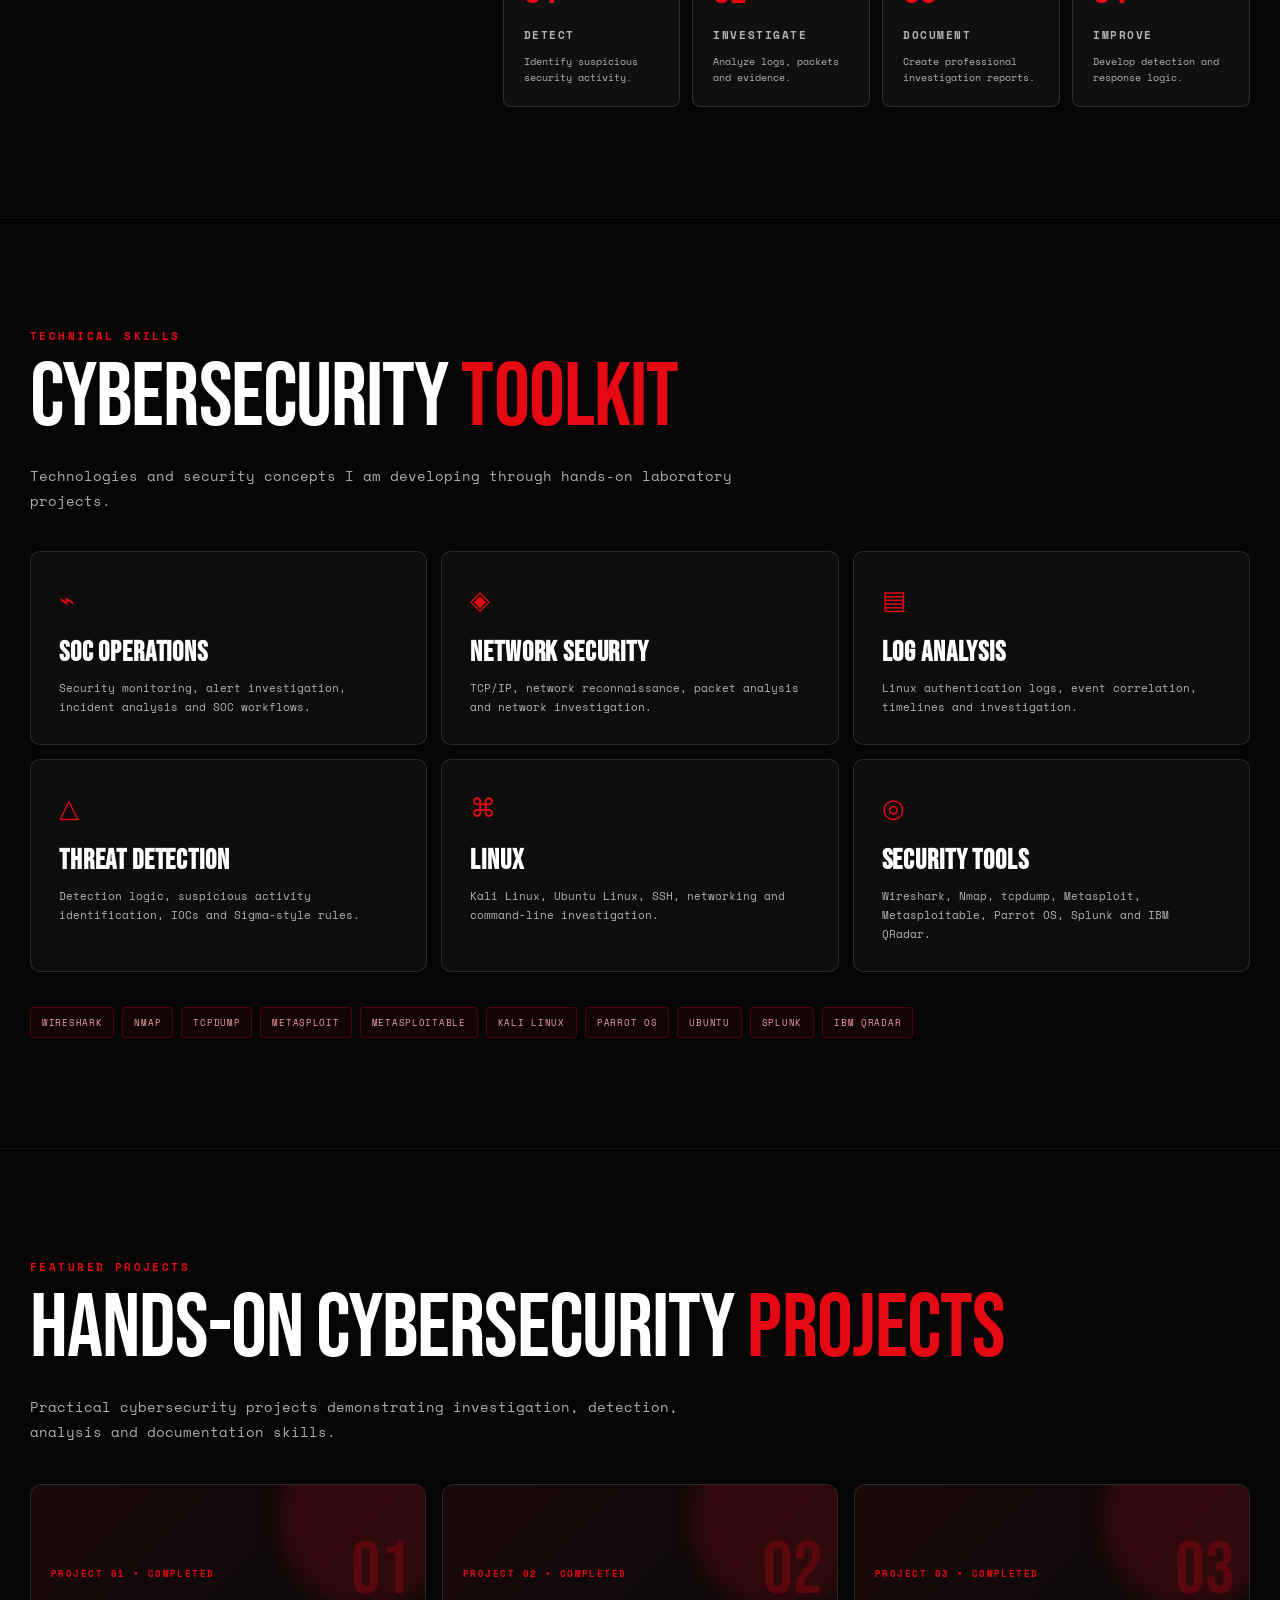
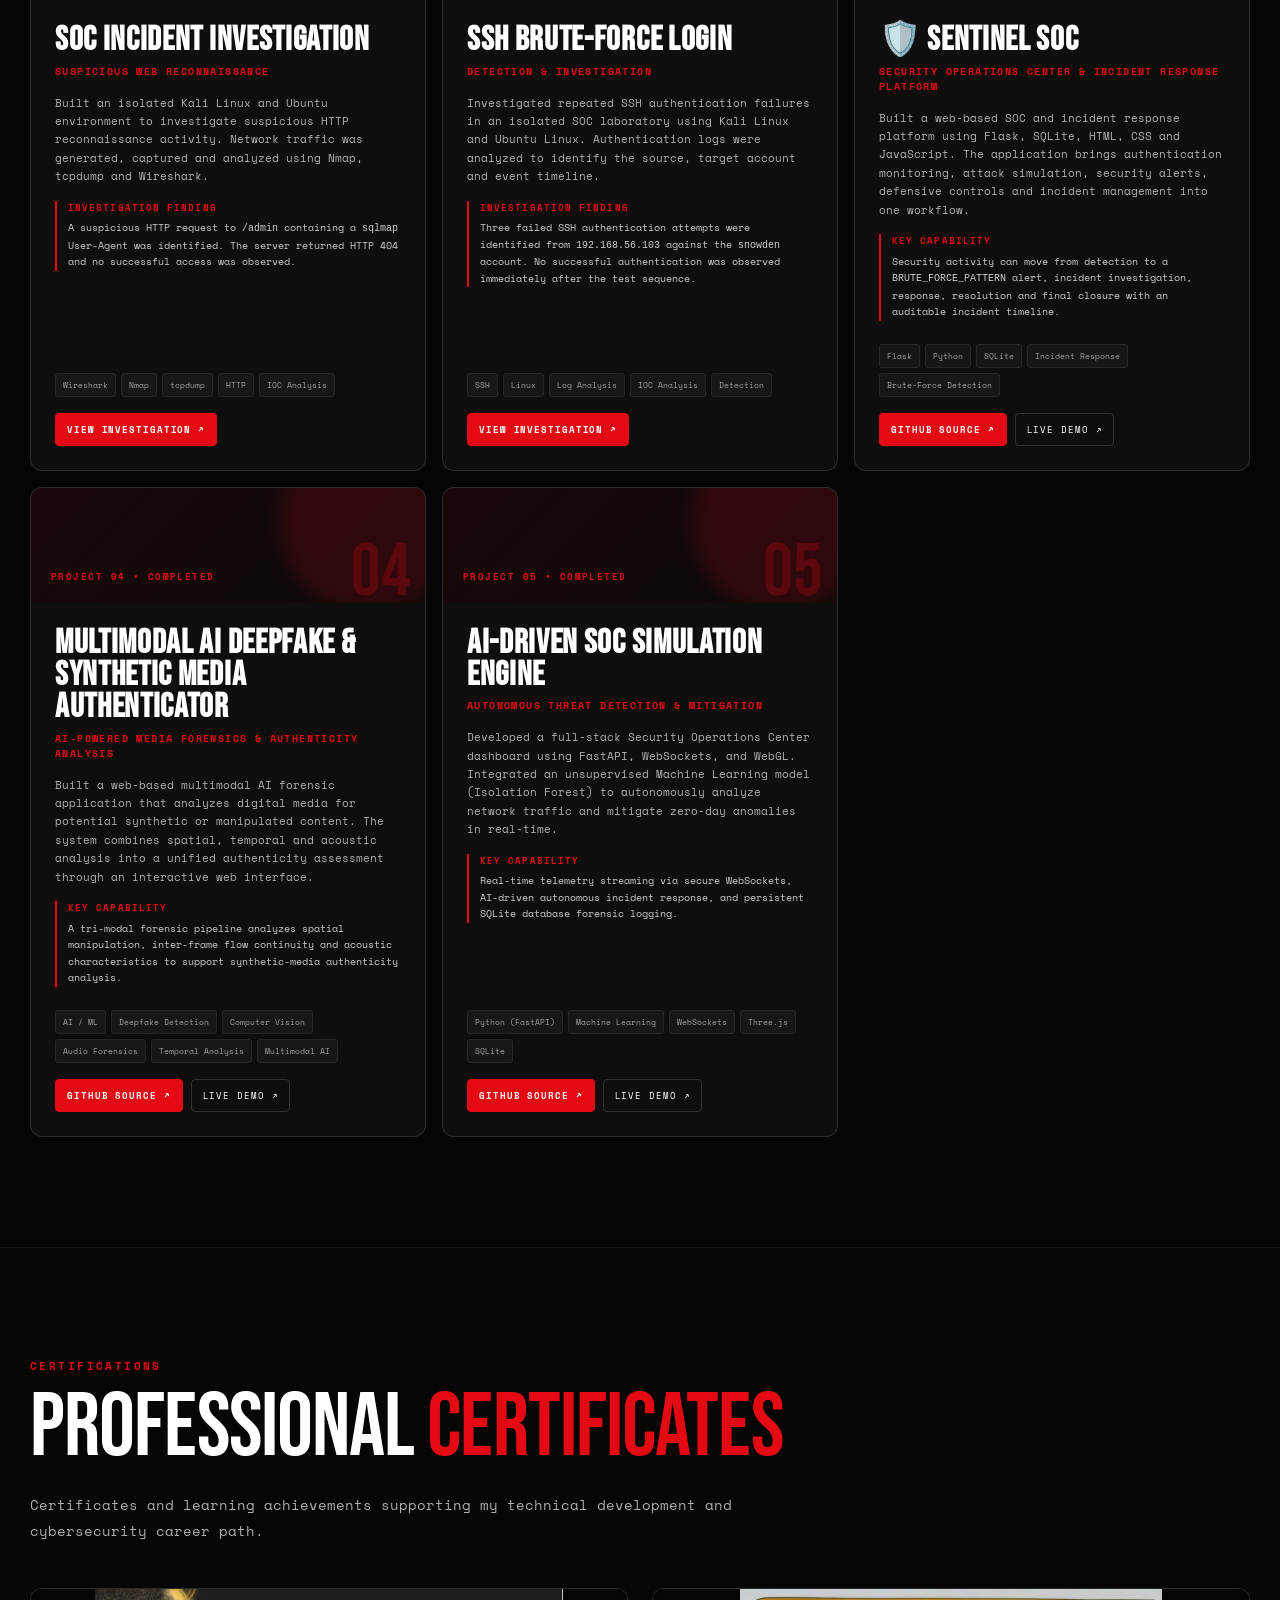
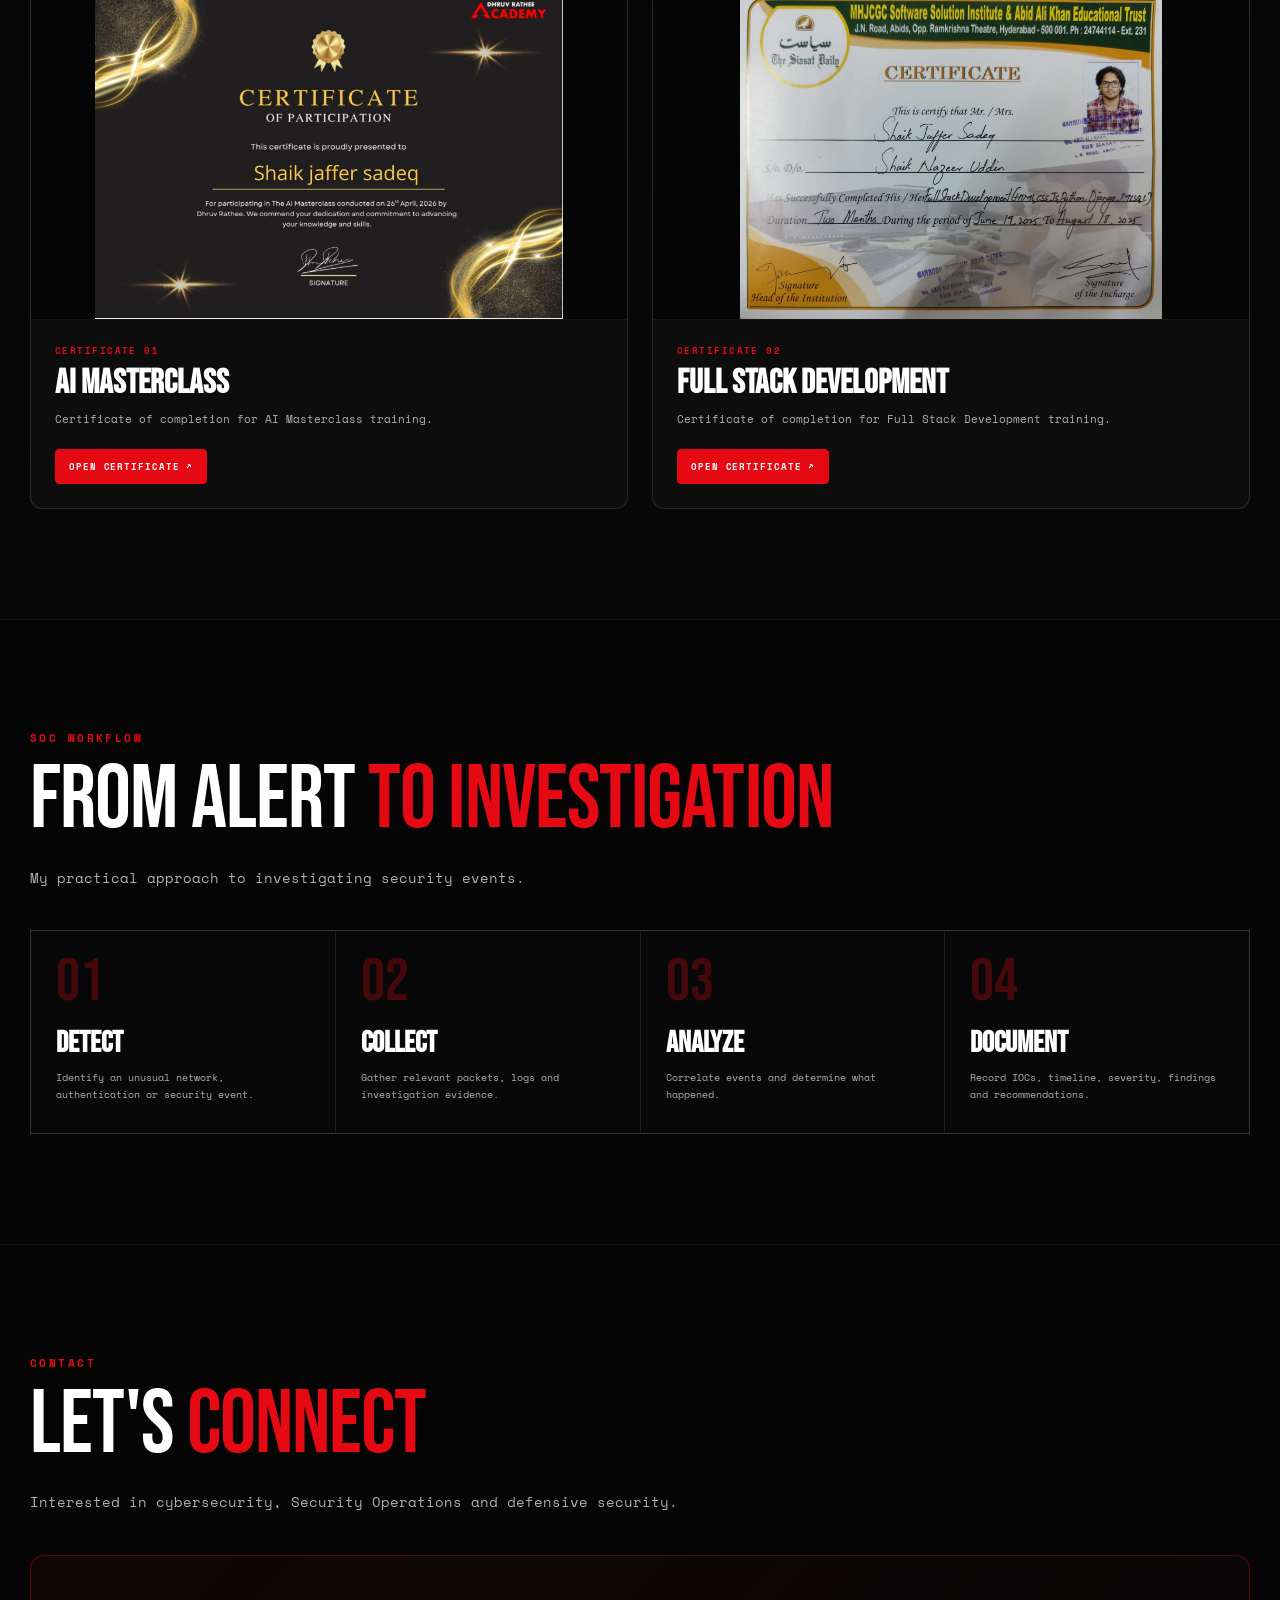
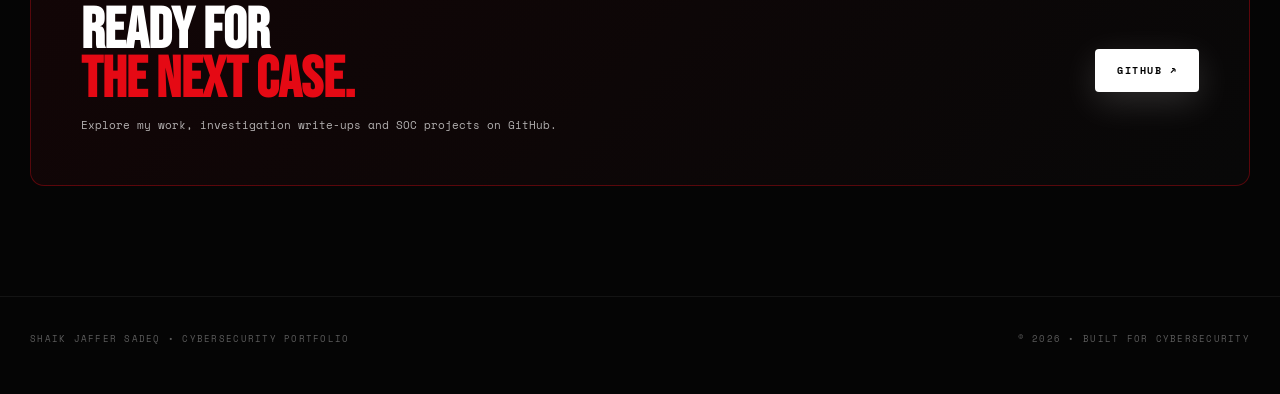
==== commit 9fbe8286: "Add Project 05: AI-Driven SOC Simulation Engine Added a new project showcasing an AI-driven SOC simu" ====
--- a/index.html
+++ b/index.html
@@ -65,7 +65,7 @@
       </h1>
 
       <div class="hero-meta">
-        <b>04 CYBERSECURITY PROJECTS</b>
+        <b>05 CYBERSECURITY PROJECTS</b>
         <span>•</span>
         <span>SOC CAREER FOCUS</span>
         <span>•</span>
@@ -419,7 +419,52 @@
             </a>
 
             <a class="small-btn"
-               href="#"
+               href="https://portfolio-11xs.onrender.com"
+               target="_blank" rel="noopener">
+              Live Demo ↗
+            </a>
+          </div>
+        </div>
+      </article>
+
+      <!-- NEW PROJECT 05 ADDED HERE -->
+      <article class="project reveal">
+        <div class="project-top">
+          <div class="project-status">PROJECT 05 • COMPLETED</div>
+          <div class="project-index">05</div>
+        </div>
+
+        <div class="project-body">
+          <h3>AI-Driven SOC Simulation Engine</h3>
+          <h4>Autonomous Threat Detection & Mitigation</h4>
+
+          <p>
+            Developed a full-stack Security Operations Center dashboard using FastAPI, WebSockets, and WebGL. 
+            Integrated an unsupervised Machine Learning model (Isolation Forest) to autonomously analyze network traffic and mitigate zero-day anomalies in real-time.
+          </p>
+
+          <div class="finding">
+            <b>Key Capability</b>
+            Real-time telemetry streaming via secure WebSockets, AI-driven autonomous incident response, and persistent SQLite database forensic logging.
+          </div>
+
+          <div class="tags">
+            <span class="tag">Python (FastAPI)</span>
+            <span class="tag">Machine Learning</span>
+            <span class="tag">WebSockets</span>
+            <span class="tag">Three.js</span>
+            <span class="tag">SQLite</span>
+          </div>
+
+          <div class="project-actions">
+            <a class="small-btn primary"
+               href="https://github.com/shaikjaffersadeq/portfolio/tree/main/projects/AI-Driven-Red-Blue-Team-Simulation-Engine"
+               target="_blank" rel="noopener">
+              GitHub Source ↗
+            </a>
+
+            <a class="small-btn"
+               href="https://ai-soc-dashboard.onrender.com"
                target="_blank" rel="noopener">
               Live Demo ↗
             </a>
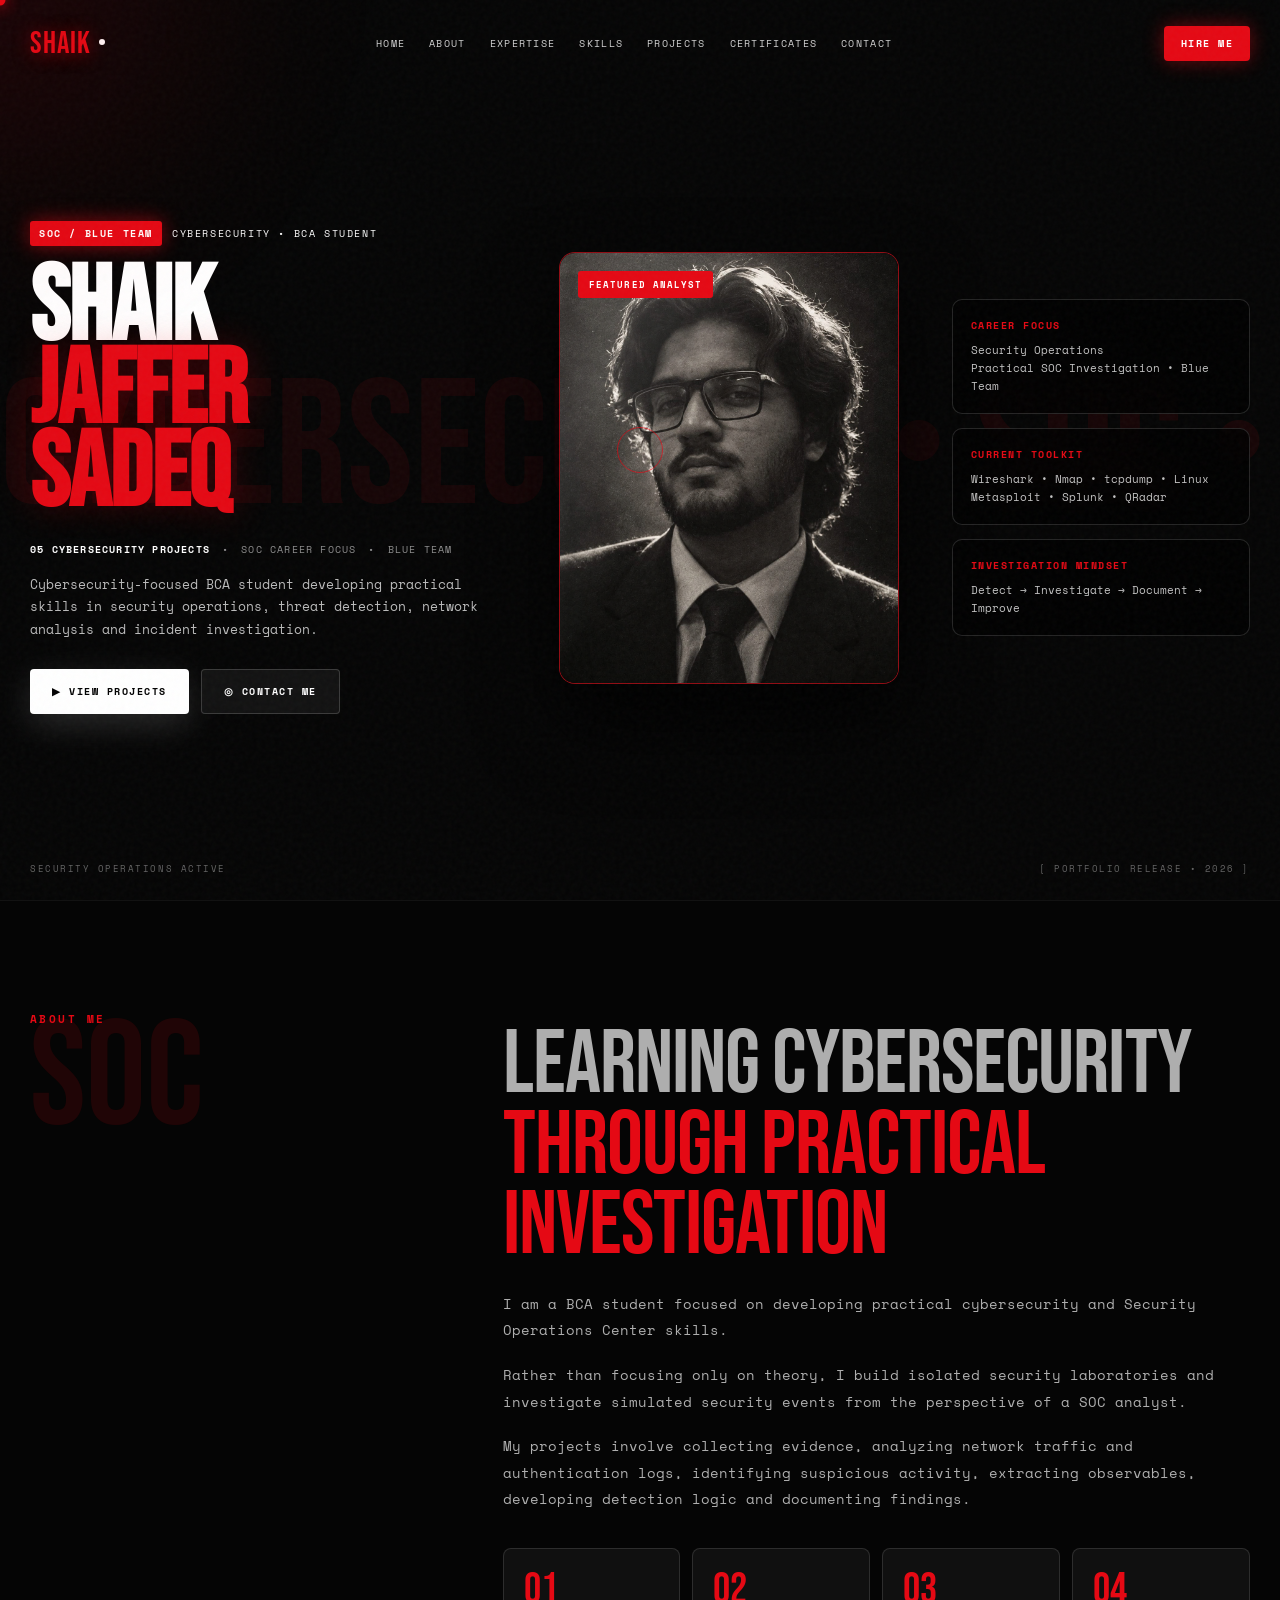
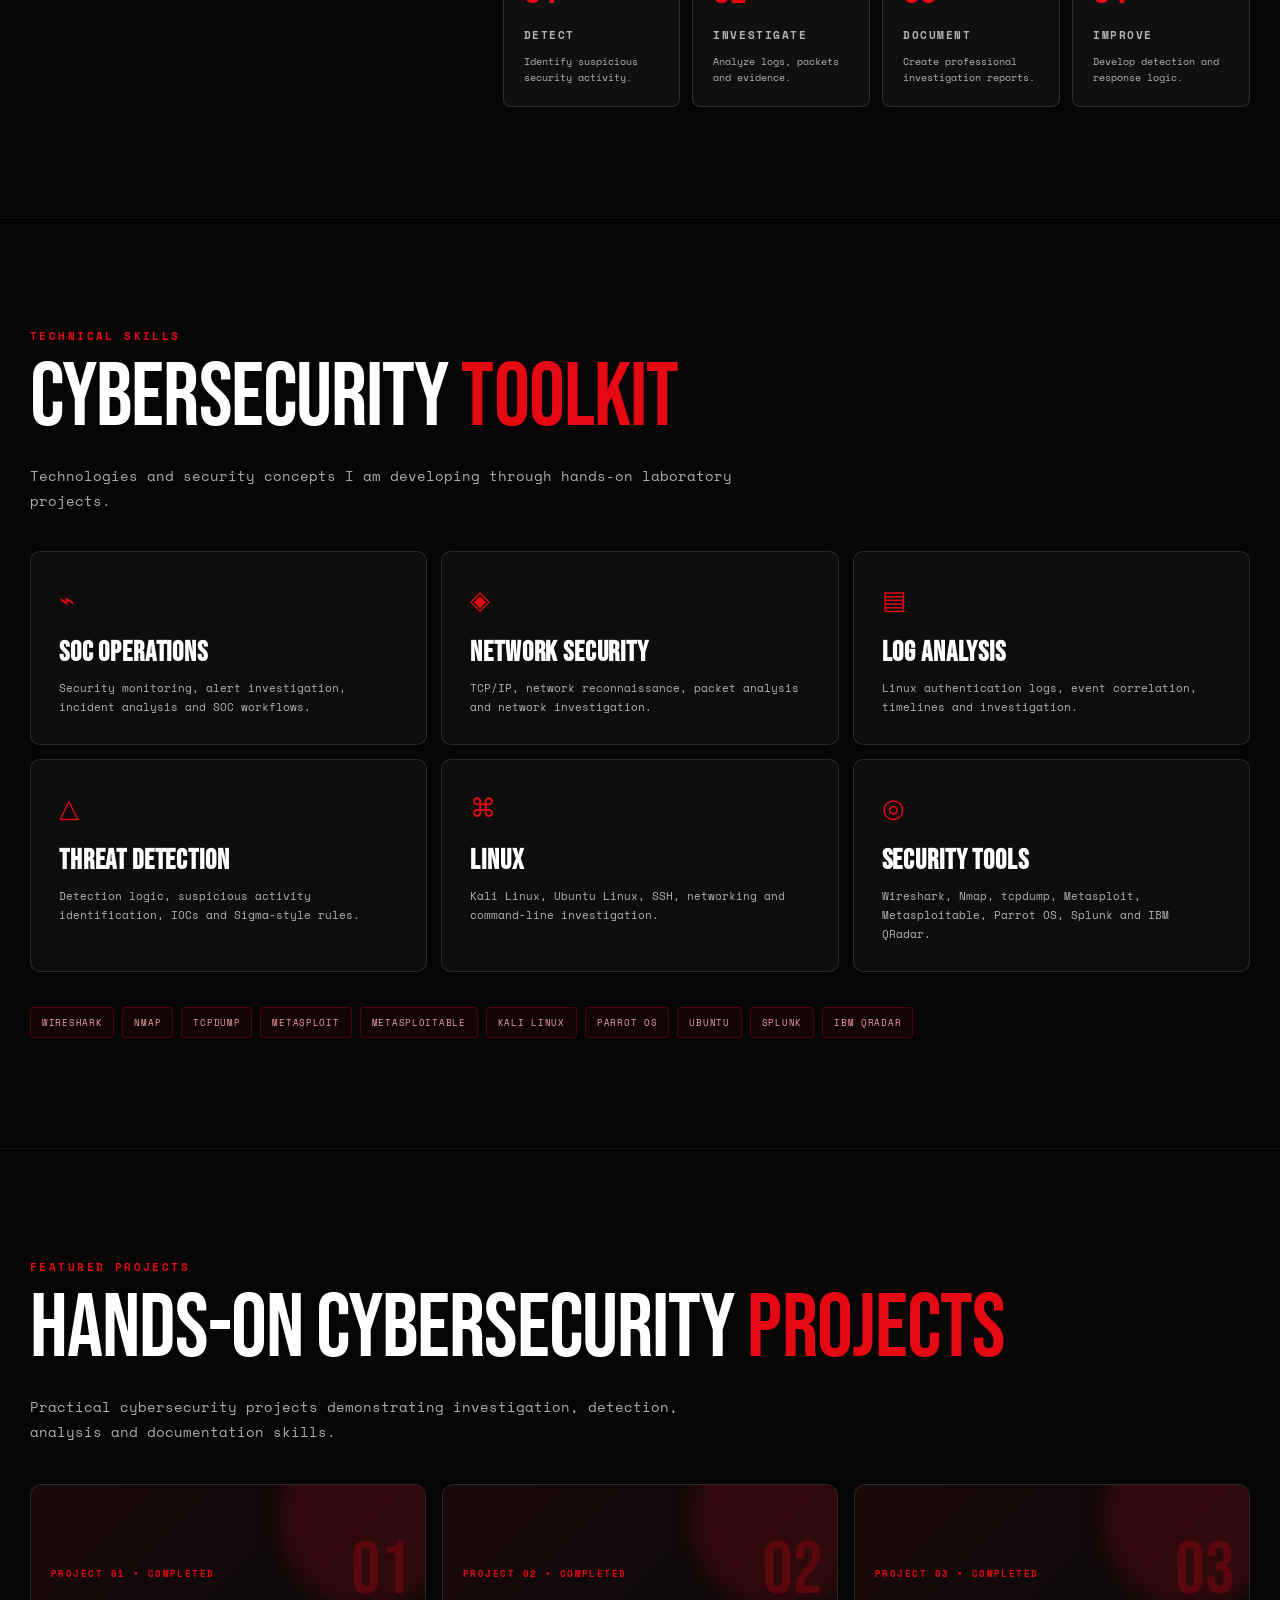
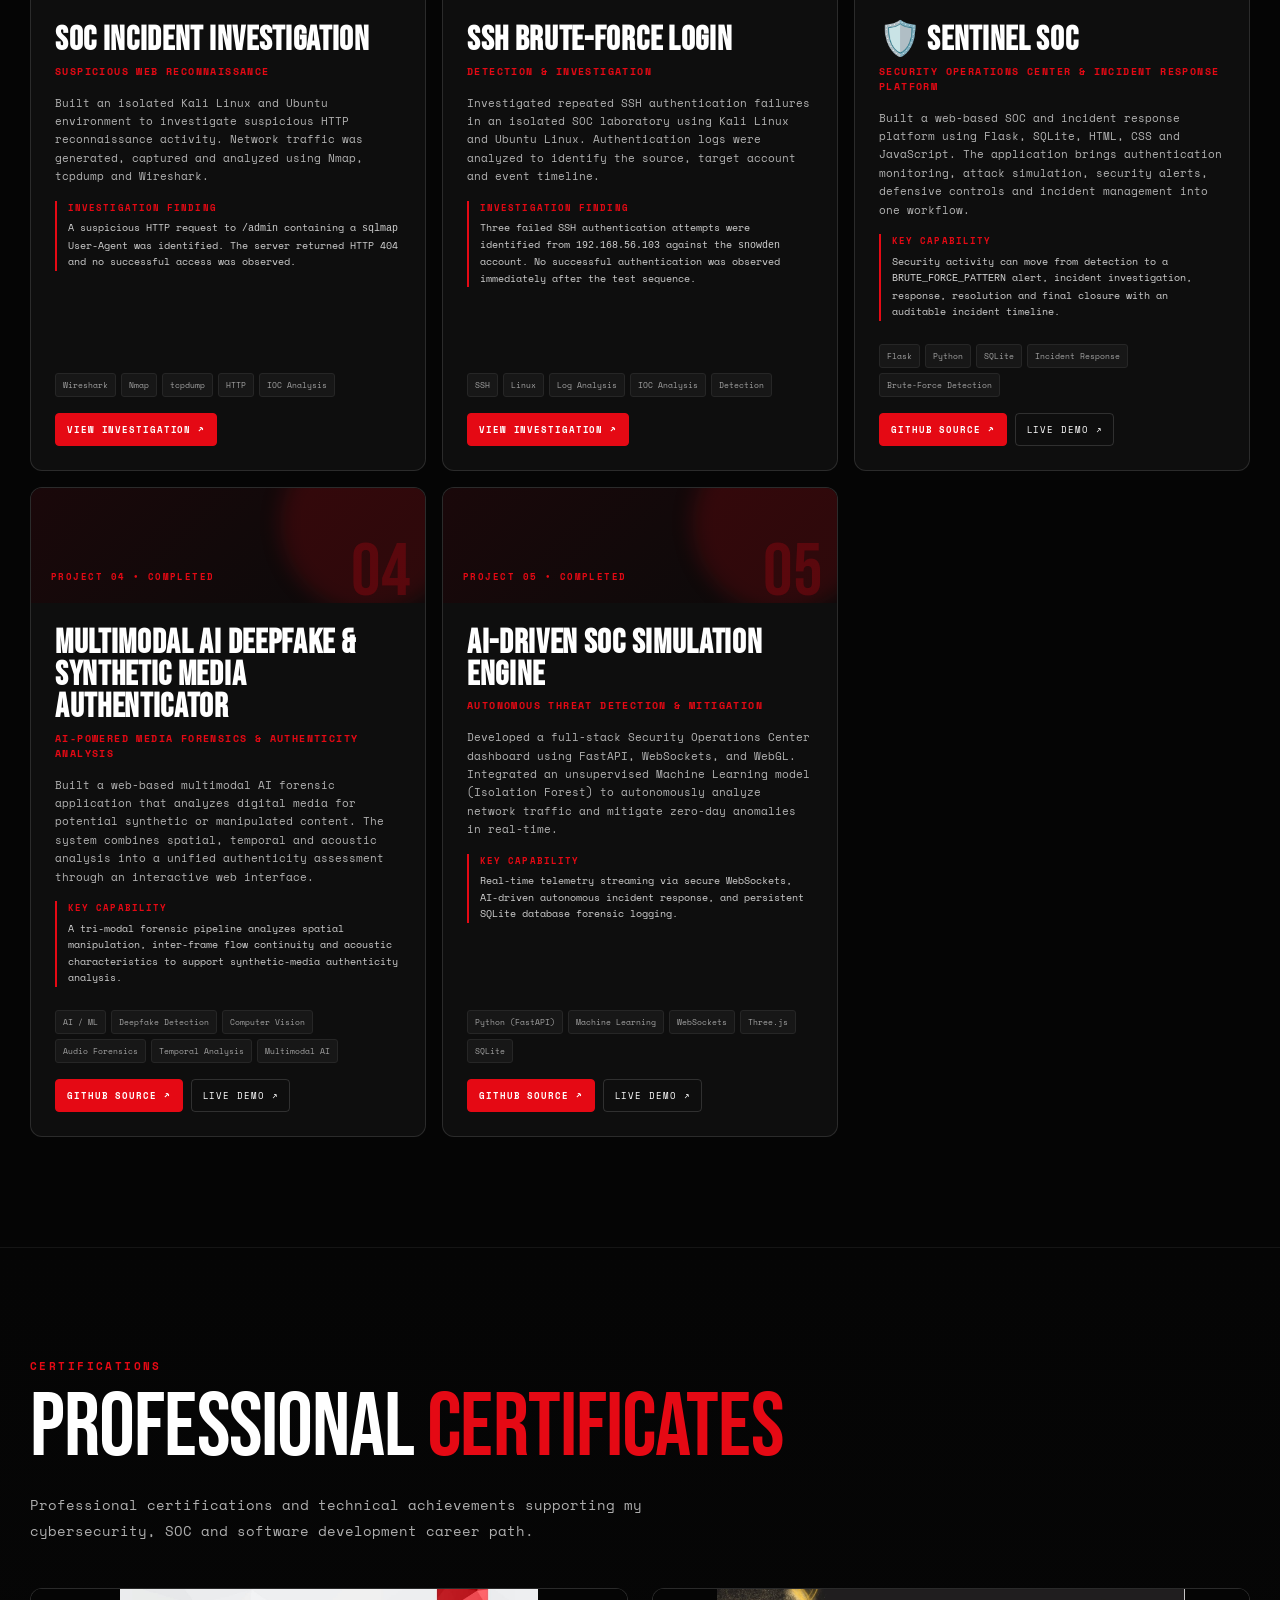
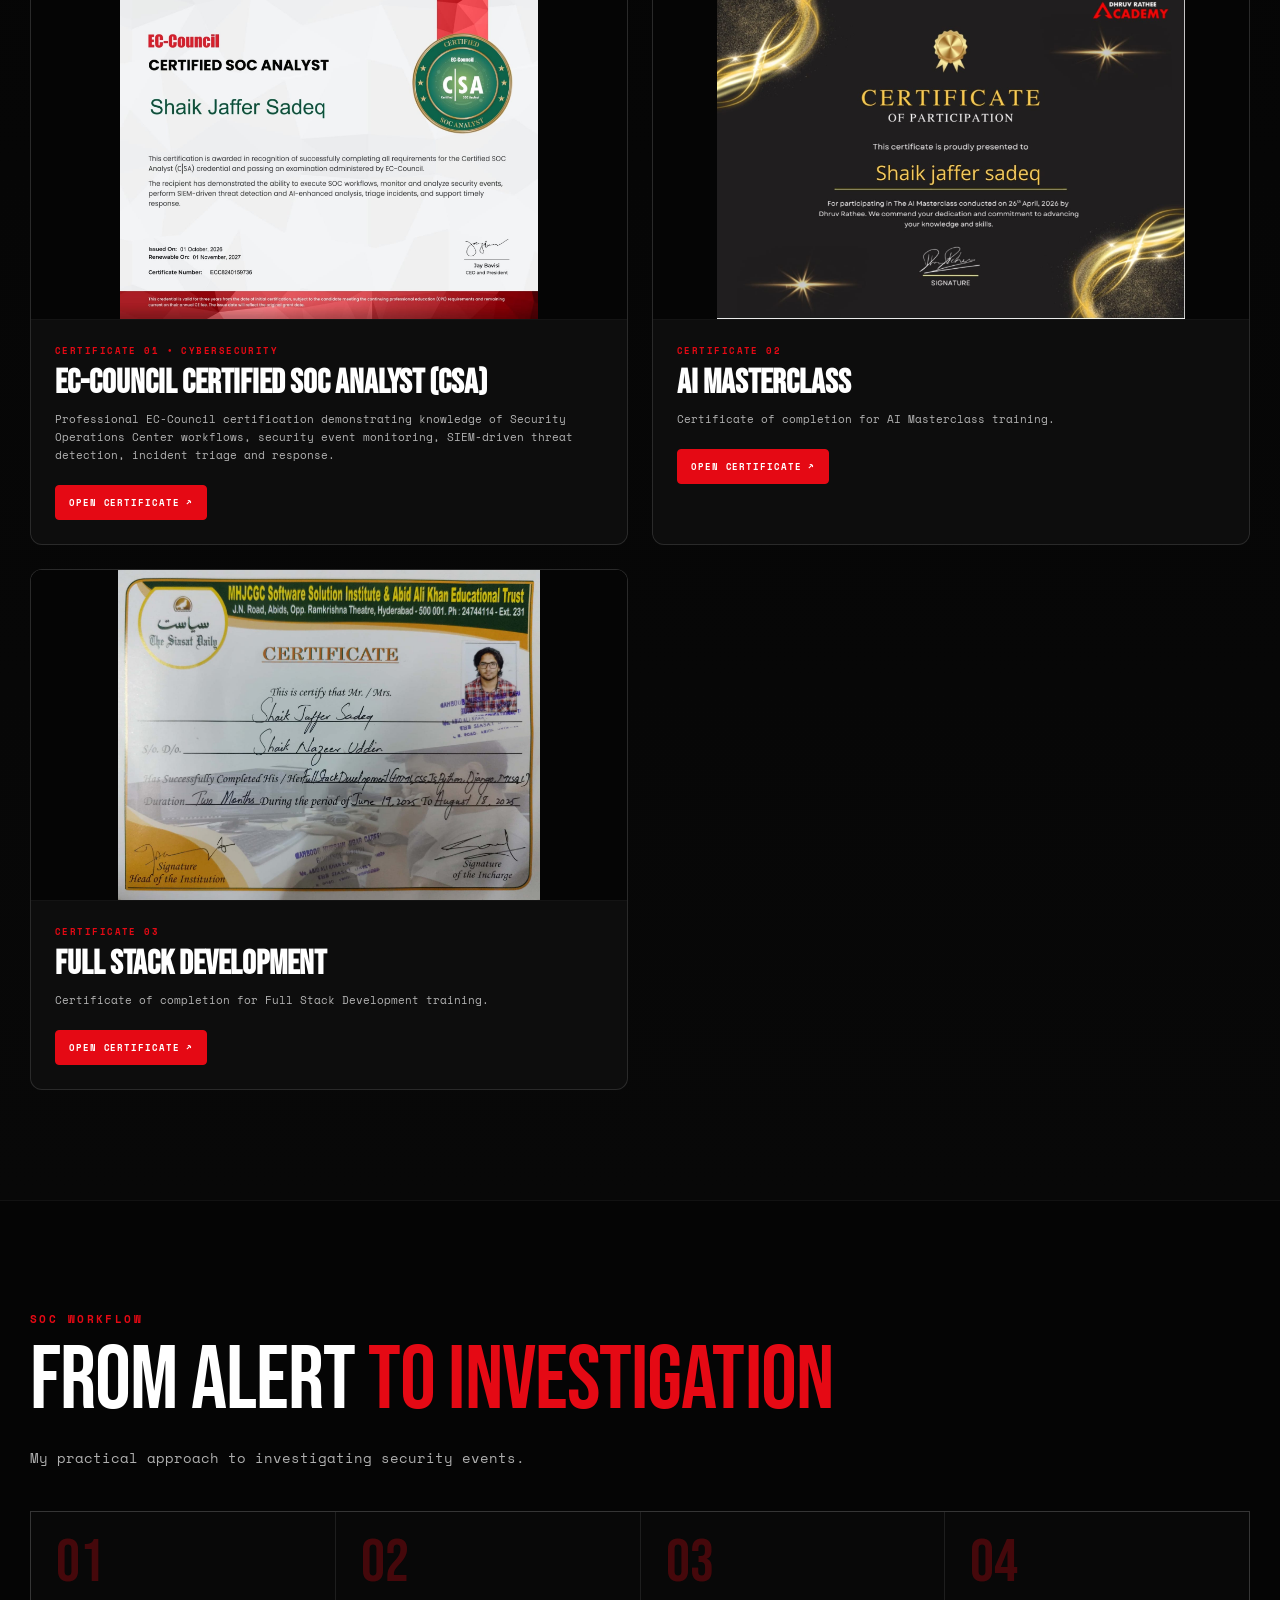
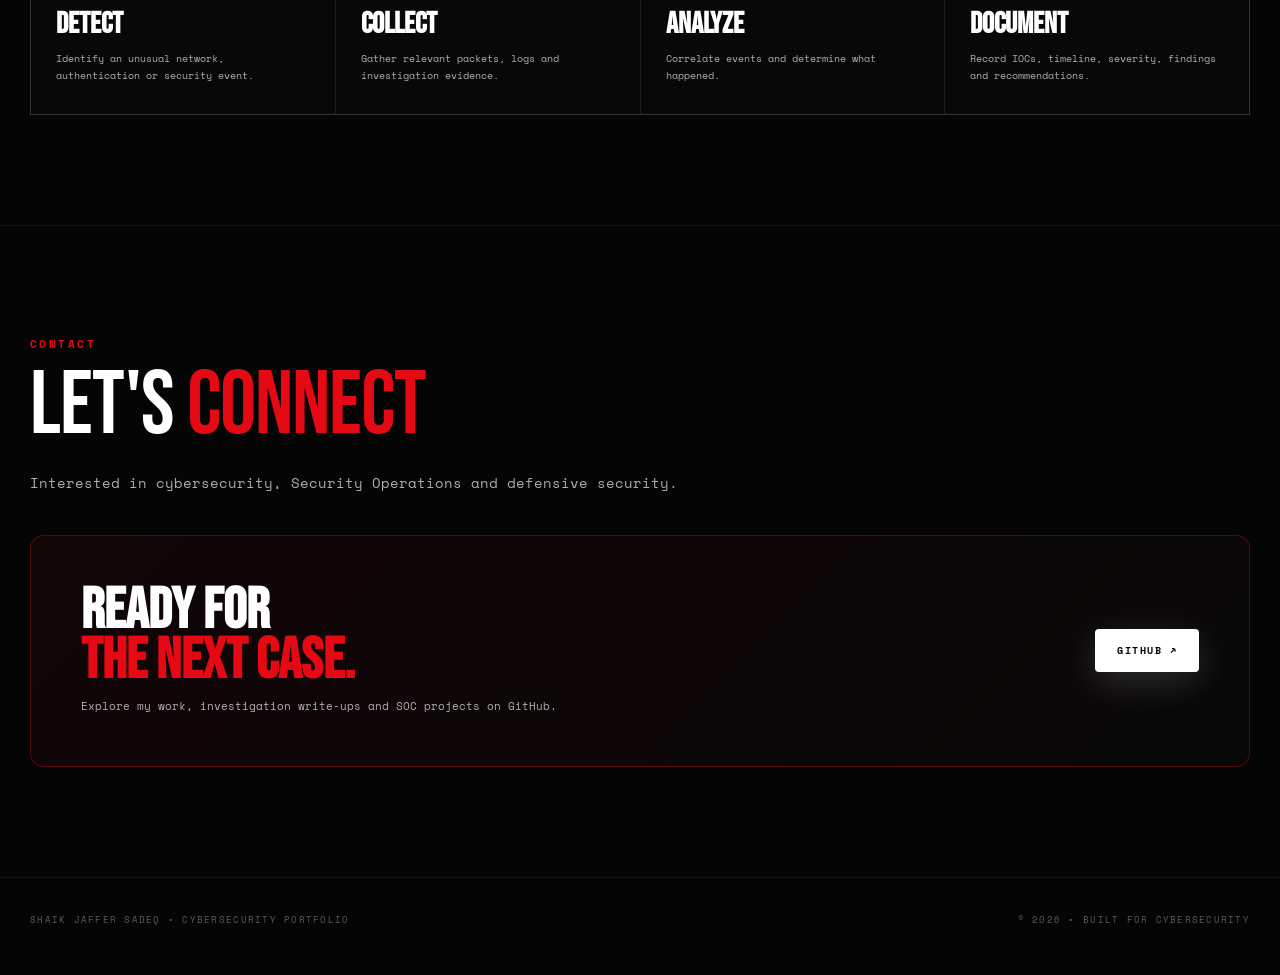
==== commit 13e75f32: "add EC-Council CSA certification Updated project descriptions and added new certificates. Improved H" ====
--- a/index.html
+++ b/index.html
@@ -117,7 +117,6 @@
 
 </section>
 
-
 <section class="section" id="about">
   <div class="wrap">
     <div class="about-grid reveal">
@@ -169,7 +168,6 @@
     </div>
   </div>
 </section>
-
 
 <section class="section" id="expertise">
   <div class="wrap">
@@ -238,7 +236,6 @@
   </div>
 </section>
 
-
 <section class="section" id="projects">
   <div class="wrap">
 
@@ -291,7 +288,6 @@
         </div>
       </article>
 
-
       <article class="project reveal">
         <div class="project-top">
           <div class="project-status">PROJECT 02 • COMPLETED</div>
@@ -332,7 +328,6 @@
         </div>
       </article>
 
-
       <article class="project reveal">
         <div class="project-top">
           <div class="project-status">PROJECT 03 • COMPLETED</div>
@@ -378,7 +373,6 @@
           </div>
         </div>
       </article>
-
 
       <article class="project reveal">
         <div class="project-top">
@@ -427,7 +421,6 @@
         </div>
       </article>
 
-      <!-- NEW PROJECT 05 ADDED HERE -->
       <article class="project reveal">
         <div class="project-top">
           <div class="project-status">PROJECT 05 • COMPLETED</div>
@@ -436,16 +429,18 @@
 
         <div class="project-body">
           <h3>AI-Driven SOC Simulation Engine</h3>
-          <h4>Autonomous Threat Detection & Mitigation</h4>
+          <h4>Autonomous Threat Detection &amp; Mitigation</h4>
 
           <p>
-            Developed a full-stack Security Operations Center dashboard using FastAPI, WebSockets, and WebGL. 
-            Integrated an unsupervised Machine Learning model (Isolation Forest) to autonomously analyze network traffic and mitigate zero-day anomalies in real-time.
+            Developed a full-stack Security Operations Center dashboard using FastAPI, WebSockets, and WebGL.
+            Integrated an unsupervised Machine Learning model (Isolation Forest) to autonomously analyze network traffic
+            and mitigate zero-day anomalies in real-time.
           </p>
 
           <div class="finding">
             <b>Key Capability</b>
-            Real-time telemetry streaming via secure WebSockets, AI-driven autonomous incident response, and persistent SQLite database forensic logging.
+            Real-time telemetry streaming via secure WebSockets, AI-driven autonomous incident response,
+            and persistent SQLite database forensic logging.
           </div>
 
           <div class="tags">
@@ -464,7 +459,7 @@
             </a>
 
             <a class="small-btn"
-               href="https://ai-soc-dashboard.onrender.com"
+               href="https://ai-soc-engine.onrender.com"
                target="_blank" rel="noopener">
               Live Demo ↗
             </a>
@@ -475,7 +470,6 @@
     </div>
   </div>
 </section>
-
 
 <section class="section certificates-section" id="certificates">
   <div class="wrap">
@@ -484,27 +478,68 @@
       <div class="eyebrow">Certifications</div>
       <div class="section-title">Professional <span class="red">Certificates</span></div>
       <p class="section-lead">
-        Certificates and learning achievements supporting my technical development and cybersecurity career path.
+        Professional certifications and technical achievements supporting my cybersecurity,
+        SOC and software development career path.
       </p>
     </div>
 
     <div class="certificate-grid reveal">
 
+      <!-- CERTIFICATE 01 — EC-COUNCIL CSA -->
+      <article class="certificate-card">
+        <div class="certificate-image-wrap">
+          <img
+            src="assets/EC-Council-CSA-Certified-SOC-Analyst.jpeg"
+            alt="EC-Council Certified SOC Analyst CSA Certificate"
+            class="certificate-image">
+
+          <div class="certificate-overlay">
+            <span>VIEW CERTIFICATE ↗</span>
+          </div>
+        </div>
+
+        <div class="certificate-content">
+          <div class="certificate-number">CERTIFICATE 01 • CYBERSECURITY</div>
+
+          <h3>EC-Council Certified SOC Analyst (CSA)</h3>
+
+          <p>
+            Professional EC-Council certification demonstrating knowledge of
+            Security Operations Center workflows, security event monitoring,
+            SIEM-driven threat detection, incident triage and response.
+          </p>
+
+          <a
+            href="assets/EC-Council-CSA-Certified-SOC-Analyst.jpeg"
+            target="_blank"
+            rel="noopener"
+            class="certificate-button">
+            Open Certificate ↗
+          </a>
+        </div>
+      </article>
+
+      <!-- CERTIFICATE 02 — AI MASTERCLASS -->
       <article class="certificate-card">
         <div class="certificate-image-wrap">
           <img
             src="assets/ai-masterclass-certificate.jpg"
             alt="AI Masterclass Certificate"
             class="certificate-image">
+
           <div class="certificate-overlay">
             <span>VIEW CERTIFICATE ↗</span>
           </div>
         </div>
 
         <div class="certificate-content">
-          <div class="certificate-number">CERTIFICATE 01</div>
+          <div class="certificate-number">CERTIFICATE 02</div>
+
           <h3>AI Masterclass</h3>
-          <p>Certificate of completion for AI Masterclass training.</p>
+
+          <p>
+            Certificate of completion for AI Masterclass training.
+          </p>
 
           <a
             href="assets/ai-masterclass-certificate.jpg"
@@ -516,22 +551,27 @@
         </div>
       </article>
 
-
+      <!-- CERTIFICATE 03 — FULL STACK DEVELOPMENT -->
       <article class="certificate-card">
         <div class="certificate-image-wrap">
           <img
             src="assets/fullstack-development-certificate.jpg"
             alt="Full Stack Development Certificate"
             class="certificate-image">
+
           <div class="certificate-overlay">
             <span>VIEW CERTIFICATE ↗</span>
           </div>
         </div>
 
         <div class="certificate-content">
-          <div class="certificate-number">CERTIFICATE 02</div>
+          <div class="certificate-number">CERTIFICATE 03</div>
+
           <h3>Full Stack Development</h3>
-          <p>Certificate of completion for Full Stack Development training.</p>
+
+          <p>
+            Certificate of completion for Full Stack Development training.
+          </p>
 
           <a
             href="assets/fullstack-development-certificate.jpg"
@@ -544,10 +584,8 @@
       </article>
 
     </div>
-
   </div>
 </section>
-
 
 <section class="section" id="workflow">
   <div class="wrap">
@@ -587,7 +625,6 @@
     </div>
   </div>
 </section>
-
 
 <section class="section" id="contact">
   <div class="wrap">
@@ -603,7 +640,11 @@
     <div class="contact-box reveal">
 
       <div>
-        <h3>READY FOR<br><span class="red">THE NEXT CASE.</span></h3>
+        <h3>
+          READY FOR<br>
+          <span class="red">THE NEXT CASE.</span>
+        </h3>
+
         <p>
           Explore my work, investigation write-ups and SOC projects on GitHub.
         </p>
@@ -621,94 +662,172 @@
   </div>
 </section>
 
-
 <footer>
   <div class="wrap footer-inner">
-    <span>Shaik Jaffer Sadeq • Cybersecurity Portfolio</span>
-    <span>© 2026 • Built for Cybersecurity</span>
+    <span>
+      Shaik Jaffer Sadeq • Cybersecurity Portfolio
+    </span>
+
+    <span>
+      © 2026 • Built for Cybersecurity
+    </span>
   </div>
 </footer>
 
-
 <script>
+
 window.addEventListener("load", () => {
+
   setTimeout(() => {
-    const preloader = document.getElementById("preloader");
+
+    const preloader =
+      document.getElementById("preloader");
 
     if (preloader) {
       preloader.classList.add("hide");
     }
 
     document.body.classList.remove("loading");
+
   }, 1100);
+
 });
 
 
-const dot = document.getElementById("cursor-dot");
-const ring = document.getElementById("cursor-ring");
-const spot = document.getElementById("spotlight");
-const card = document.getElementById("portraitCard");
+/* =========================
+   CUSTOM CURSOR
+========================= */
+
+const dot =
+  document.getElementById("cursor-dot");
+
+const ring =
+  document.getElementById("cursor-ring");
+
+const spot =
+  document.getElementById("spotlight");
+
+const card =
+  document.getElementById("portraitCard");
+
 
 let mx = window.innerWidth / 2;
 let my = window.innerHeight / 2;
+
 let rx = mx;
 let ry = my;
 
+
 window.addEventListener("mousemove", (e) => {
+
   mx = e.clientX;
   my = e.clientY;
 
+
   if (spot) {
-    spot.style.left = mx + "px";
-    spot.style.top = my + "px";
+
+    spot.style.left =
+      mx + "px";
+
+    spot.style.top =
+      my + "px";
+
   }
 
+
   if (dot) {
-    dot.style.left = mx + "px";
-    dot.style.top = my + "px";
+
+    dot.style.left =
+      mx + "px";
+
+    dot.style.top =
+      my + "px";
+
   }
+
 });
 
 
 function cursorLoop() {
+
   rx += (mx - rx) * 0.16;
   ry += (my - ry) * 0.16;
 
+
   if (ring) {
-    ring.style.left = rx + "px";
-    ring.style.top = ry + "px";
+
+    ring.style.left =
+      rx + "px";
+
+    ring.style.top =
+      ry + "px";
+
   }
 
+
   requestAnimationFrame(cursorLoop);
+
 }
 
+
 cursorLoop();
 
 
+/* =========================
+   CURSOR HOVER EFFECT
+========================= */
+
 document
-  .querySelectorAll("a,button,.project,.mind-card,.expertise-card,.certificate-card")
+  .querySelectorAll(
+    "a,button,.project,.mind-card,.expertise-card,.certificate-card"
+  )
   .forEach((el) => {
 
     el.addEventListener("mouseenter", () => {
+
       if (ring) {
-        ring.style.width = "62px";
-        ring.style.height = "62px";
-        ring.style.borderColor = "rgba(229,9,20,.95)";
+
+        ring.style.width =
+          "62px";
+
+        ring.style.height =
+          "62px";
+
+        ring.style.borderColor =
+          "rgba(229,9,20,.95)";
+
       }
+
     });
 
+
     el.addEventListener("mouseleave", () => {
+
       if (ring) {
-        ring.style.width = "46px";
-        ring.style.height = "46px";
-        ring.style.borderColor = "rgba(229,9,20,.65)";
+
+        ring.style.width =
+          "46px";
+
+        ring.style.height =
+          "46px";
+
+        ring.style.borderColor =
+          "rgba(229,9,20,.65)";
+
       }
+
     });
 
   });
 
 
-const home = document.getElementById("home");
+/* =========================
+   PORTRAIT 3D EFFECT
+========================= */
+
+const home =
+  document.getElementById("home");
+
 
 if (home && card) {
 
@@ -718,15 +837,22 @@
       return;
     }
 
-    const rect = card.getBoundingClientRect();
+
+    const rect =
+      card.getBoundingClientRect();
+
 
     const x =
-      (e.clientX - (rect.left + rect.width / 2)) /
+      (e.clientX -
+        (rect.left + rect.width / 2)) /
       (rect.width / 2);
 
+
     const y =
-      (e.clientY - (rect.top + rect.height / 2)) /
+      (e.clientY -
+        (rect.top + rect.height / 2)) /
       (rect.height / 2);
+
 
     card.style.transform =
       `rotateY(${x * 10}deg) rotateX(${-y * 10}deg)`;
@@ -735,42 +861,64 @@
 
 
   home.addEventListener("mouseleave", () => {
+
     card.style.transform =
       "rotateY(0deg) rotateX(0deg)";
+
   });
 
 }
 
 
-const observer = new IntersectionObserver(
-  (entries) => {
-
-    entries.forEach((entry) => {
-
-      if (entry.isIntersecting) {
-        entry.target.classList.add("show");
-      }
-
-    });
-
-  },
-  {
-    threshold: 0.12
-  }
-);
+/* =========================
+   SCROLL REVEAL
+========================= */
+
+const observer =
+  new IntersectionObserver(
+
+    (entries) => {
+
+      entries.forEach((entry) => {
+
+        if (entry.isIntersecting) {
+
+          entry.target.classList.add("show");
+
+        }
+
+      });
+
+    },
+
+    {
+      threshold: 0.12
+    }
+
+  );
 
 
 document
   .querySelectorAll(".reveal")
-  .forEach((el) => observer.observe(el));
-
+  .forEach((el) => {
+
+    observer.observe(el);
+
+  });
+
+
+/* =========================
+   NAVIGATION
+========================= */
 
 document
   .querySelectorAll(".nav-links a")
   .forEach((a) => {
 
     a.addEventListener("click", () => {
+
       window.scrollBy(0, 0);
+
     });
 
   });
